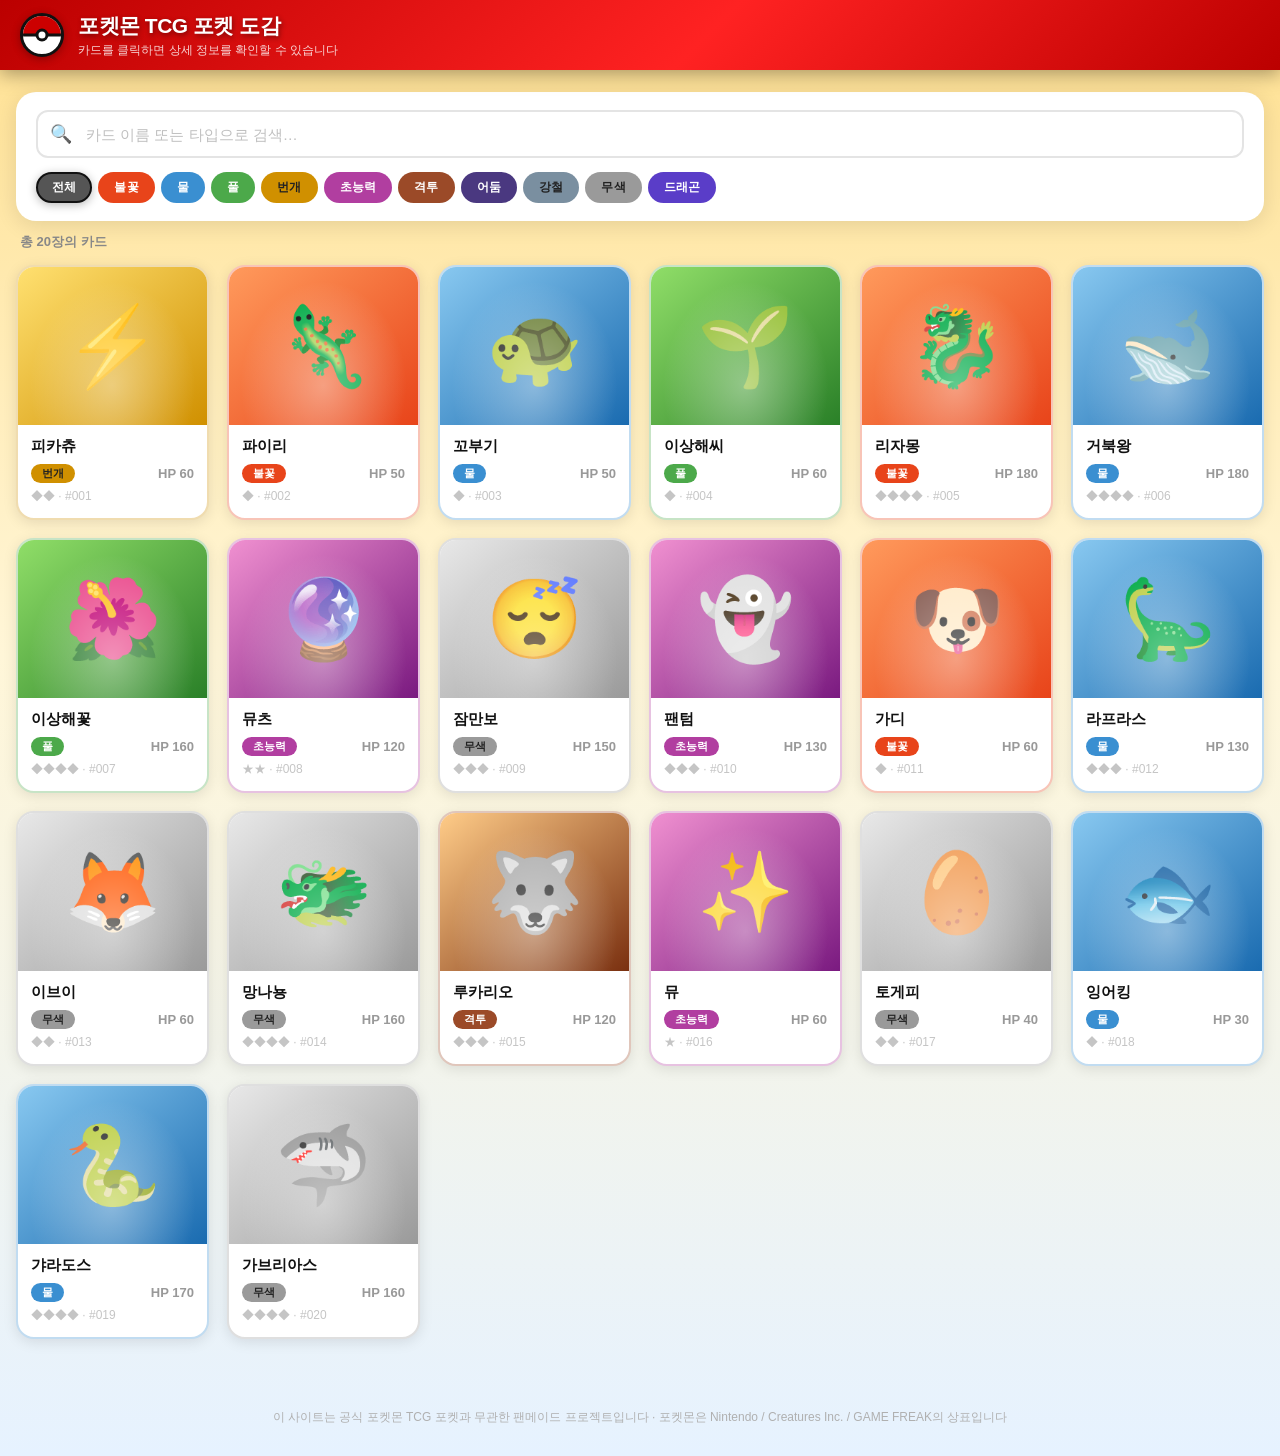
==== index.html @ 75177b69 "chore: Initial MVP setup - Add index.html: Pokemon TCG Pocket card encyclopedia (20 sample cards) - " ====
<!DOCTYPE html>
<html lang="ko">
<head>
  <meta charset="UTF-8">
  <meta name="viewport" content="width=device-width, initial-scale=1.0">
  <title>포켓몬 TCG 포켓 도감</title>
  <style>
    /* ── Reset & Base ───────────────────────────────────────────── */
    *, *::before, *::after { margin: 0; padding: 0; box-sizing: border-box; }

    :root {
      --fire:    #E8441A;
      --water:   #3A8FD1;
      --grass:   #4CA94A;
      --light:   #D09000;
      --psychic: #B13EA0;
      --fight:   #9B4A28;
      --dark:    #4A3880;
      --metal:   #7A8FA0;
      --none:    #9A9A9A;
      --dragon:  #5A3DC8;
    }

    body {
      font-family: 'Malgun Gothic', '맑은 고딕', 'Apple SD Gothic Neo', sans-serif;
      background: linear-gradient(180deg, #FFE090 0%, #FFF6D8 45%, #E6F2FF 100%);
      min-height: 100vh;
      color: #111;
    }

    /* ── Header ─────────────────────────────────────────────────── */
    header {
      background: linear-gradient(135deg, #BB0000 0%, #FF2222 55%, #BB0000 100%);
      height: 70px;
      display: flex;
      align-items: center;
      padding: 0 20px;
      box-shadow: 0 4px 18px rgba(0,0,0,0.35);
      position: sticky;
      top: 0;
      z-index: 100;
    }

    .header-inner {
      max-width: 1280px;
      width: 100%;
      margin: 0 auto;
      display: flex;
      align-items: center;
      gap: 14px;
    }

    /* Pokéball SVG icon */
    .pokeball {
      width: 44px; height: 44px;
      border-radius: 50%;
      border: 3px solid #111;
      background: white;
      position: relative;
      overflow: hidden;
      flex-shrink: 0;
      box-shadow: 0 2px 8px rgba(0,0,0,0.3);
    }
    .pb-top    { position:absolute; inset:0 0 50% 0; background:#CC0000; }
    .pb-line   { position:absolute; top:50%; left:0; right:0; height:3px; background:#111; transform:translateY(-50%); }
    .pb-center {
      position:absolute; top:50%; left:50%;
      width:13px; height:13px;
      background:white; border:3px solid #111; border-radius:50%;
      transform:translate(-50%,-50%);
    }

    .header-text h1 {
      color: white;
      font-size: 21px;
      font-weight: 900;
      text-shadow: 1px 2px 5px rgba(0,0,0,0.45);
      letter-spacing: -0.5px;
    }
    .header-text p {
      color: rgba(255,255,255,0.82);
      font-size: 12px;
      margin-top: 2px;
    }

    /* ── Search Section ─────────────────────────────────────────── */
    .search-wrap {
      max-width: 1280px;
      margin: 22px auto 0;
      padding: 0 16px;
    }

    .search-card {
      background: white;
      border-radius: 20px;
      padding: 18px 20px;
      box-shadow: 0 4px 22px rgba(0,0,0,0.11);
    }

    .search-row {
      position: relative;
      margin-bottom: 14px;
    }

    #searchInput {
      width: 100%;
      height: 48px;
      padding: 0 16px 0 48px;
      border: 2px solid #E4E4E4;
      border-radius: 12px;
      font-size: 15px;
      font-family: inherit;
      outline: none;
      color: #222;
      transition: border-color 0.2s;
    }
    #searchInput:focus { border-color: #CC0000; }
    #searchInput::placeholder { color: #C0C0C0; }

    .search-icon {
      position: absolute;
      left: 14px; top: 50%;
      transform: translateY(-50%);
      font-size: 18px;
      pointer-events: none;
    }

    .type-row { display: flex; flex-wrap: wrap; gap: 6px; }

    .type-btn {
      padding: 5px 14px;
      border-radius: 20px;
      border: 2.5px solid transparent;
      cursor: pointer;
      font-size: 12px;
      font-weight: 800;
      font-family: inherit;
      background: #555;
      color: white;
      transition: transform 0.18s, filter 0.18s, border-color 0.18s, box-shadow 0.18s;
      letter-spacing: 0.2px;
    }
    .type-btn:hover { transform: translateY(-2px); filter: brightness(1.12); }
    .type-btn.active { border-color: #111; box-shadow: 0 2px 10px rgba(0,0,0,0.28); }

    /* ── Stats Bar ──────────────────────────────────────────────── */
    .stats-bar {
      max-width: 1280px;
      margin: 12px auto 0;
      padding: 0 20px;
      font-size: 13px;
      font-weight: 700;
      color: #888;
    }

    /* ── Card Grid ──────────────────────────────────────────────── */
    .card-grid {
      max-width: 1280px;
      margin: 14px auto 0;
      padding: 0 16px 50px;
      display: grid;
      grid-template-columns: repeat(auto-fill, minmax(172px, 1fr));
      gap: 18px;
    }

    .card {
      background: white;
      border-radius: 18px;
      overflow: hidden;
      cursor: pointer;
      box-shadow: 0 3px 14px rgba(0,0,0,0.10);
      border: 2.5px solid transparent;
      transition: transform 0.22s, box-shadow 0.22s;
      user-select: none;
    }
    .card:hover {
      transform: translateY(-9px) scale(1.025);
      box-shadow: 0 18px 40px rgba(0,0,0,0.22);
    }

    .card-art {
      height: 158px;
      display: flex;
      align-items: center;
      justify-content: center;
      font-size: 78px;
      position: relative;
    }
    .card-art::after {
      content: '';
      position: absolute; inset: 0;
      background: radial-gradient(ellipse at 50% 75%, rgba(255,255,255,0.38) 0%, transparent 62%);
    }

    .card-body { padding: 12px 13px 13px; }

    .card-name {
      font-size: 15px;
      font-weight: 900;
      color: #111;
      margin-bottom: 8px;
      white-space: nowrap;
      overflow: hidden;
      text-overflow: ellipsis;
    }

    .card-row {
      display: flex;
      justify-content: space-between;
      align-items: center;
      margin-bottom: 5px;
    }

    .badge {
      font-size: 11px;
      font-weight: 800;
      padding: 2px 11px;
      border-radius: 10px;
      color: white;
    }
    .badge.dark-label { color: #222 !important; }

    .hp-text { font-size: 13px; font-weight: 800; color: #999; }

    .card-rarity { font-size: 12px; color: #C5C5C5; }

    /* ── Empty State ────────────────────────────────────────────── */
    .empty {
      grid-column: 1 / -1;
      text-align: center;
      padding: 90px 20px;
      color: #BBBBBB;
    }
    .empty-icon { font-size: 72px; display: block; margin-bottom: 16px; }
    .empty p { font-size: 18px; font-weight: 700; }

    /* ── Modal ──────────────────────────────────────────────────── */
    .overlay {
      position: fixed; inset: 0;
      background: rgba(0,0,0,0.70);
      z-index: 1000;
      display: flex;
      align-items: center;
      justify-content: center;
      padding: 16px;
      backdrop-filter: blur(7px);
      opacity: 0;
      pointer-events: none;
      transition: opacity 0.24s;
    }
    .overlay.open { opacity: 1; pointer-events: all; }

    .modal {
      background: white;
      border-radius: 28px;
      max-width: 475px;
      width: 100%;
      max-height: 90vh;
      overflow-y: auto;
      box-shadow: 0 30px 80px rgba(0,0,0,0.5);
      transform: scale(0.82) translateY(28px);
      transition: transform 0.3s cubic-bezier(0.34, 1.56, 0.64, 1);
    }
    .overlay.open .modal { transform: scale(1) translateY(0); }

    .modal-art {
      height: 230px;
      border-radius: 28px 28px 0 0;
      display: flex;
      align-items: center;
      justify-content: center;
      font-size: 110px;
      position: relative;
    }
    .modal-art::after {
      content: '';
      position: absolute; inset: 0;
      background: radial-gradient(ellipse at 50% 75%, rgba(255,255,255,0.42) 0%, transparent 65%);
      border-radius: 28px 28px 0 0;
    }

    .modal-close {
      position: absolute;
      top: 14px; right: 14px;
      width: 34px; height: 34px;
      background: rgba(255,255,255,0.93);
      border: none;
      border-radius: 50%;
      cursor: pointer;
      font-size: 15px;
      display: flex;
      align-items: center;
      justify-content: center;
      z-index: 10;
      transition: transform 0.18s, background 0.18s;
      box-shadow: 0 2px 8px rgba(0,0,0,0.22);
    }
    .modal-close:hover { transform: scale(1.12); background: white; }

    .modal-body { padding: 22px 22px 24px; }

    .modal-top {
      display: flex;
      justify-content: space-between;
      align-items: flex-start;
      margin-bottom: 12px;
    }
    .modal-name { font-size: 28px; font-weight: 900; color: #111; line-height: 1.1; }
    .modal-hp { font-size: 26px; font-weight: 900; color: #CC0000; white-space: nowrap; }
    .modal-hp small { font-size: 12px; color: #AAA; font-weight: 700; }

    .badges-row { display: flex; gap: 8px; flex-wrap: wrap; margin-bottom: 15px; }

    .stage-badge {
      background: #F2F2F2;
      color: #666;
      font-size: 12px;
      font-weight: 700;
      padding: 3px 11px;
      border-radius: 10px;
      border: 1px solid #E2E2E2;
    }

    .desc-box {
      background: #F8F8F8;
      border-radius: 12px;
      padding: 12px 14px;
      margin-bottom: 18px;
      font-size: 13px;
      color: #666;
      line-height: 1.68;
    }

    .section-label {
      font-size: 10px;
      font-weight: 900;
      color: #C8C8C8;
      letter-spacing: 1.2px;
      text-transform: uppercase;
      margin-bottom: 8px;
    }

    .attacks { display: flex; flex-direction: column; gap: 10px; margin-bottom: 18px; }

    .attack {
      background: #F6F6F6;
      border-radius: 14px;
      padding: 13px 14px;
    }
    .attack-top {
      display: flex;
      justify-content: space-between;
      align-items: center;
      margin-bottom: 6px;
    }
    .attack-name { font-size: 15px; font-weight: 900; color: #111; }
    .attack-dmg  { font-size: 22px; font-weight: 900; color: #CC0000; }

    .attack-cost { display: flex; gap: 4px; margin-bottom: 5px; flex-wrap: wrap; }

    .energy {
      width: 24px; height: 24px;
      border-radius: 50%;
      display: inline-flex;
      align-items: center;
      justify-content: center;
      font-size: 10px;
      font-weight: 900;
      color: white;
      border: 1.5px solid rgba(0,0,0,0.14);
      flex-shrink: 0;
    }
    .energy.dk { color: #222; }

    .attack-desc { font-size: 12px; color: #888; line-height: 1.55; }

    .stats-grid {
      display: grid;
      grid-template-columns: 1fr 1fr;
      gap: 10px;
      margin-bottom: 16px;
    }
    .stat-box { background: #F6F6F6; border-radius: 12px; padding: 12px 14px; }
    .stat-label { font-size: 11px; color: #C0C0C0; font-weight: 700; margin-bottom: 5px; }
    .stat-val   { font-size: 15px; font-weight: 900; color: #333; }

    .modal-footer {
      border-top: 1px solid #F0F0F0;
      padding-top: 12px;
      display: flex;
      justify-content: space-between;
      font-size: 12px;
      color: #D0D0D0;
      font-weight: 600;
    }

    /* ── Footer ─────────────────────────────────────────────────── */
    .site-footer {
      text-align: center;
      padding: 20px 16px 30px;
      font-size: 12px;
      color: #B0B0B0;
    }

    /* ── Scrollbar ──────────────────────────────────────────────── */
    .modal::-webkit-scrollbar { width: 4px; }
    .modal::-webkit-scrollbar-track { background: transparent; }
    .modal::-webkit-scrollbar-thumb { background: #DDD; border-radius: 4px; }

    /* ── Responsive ─────────────────────────────────────────────── */
    @media (max-width: 600px) {
      .header-text h1 { font-size: 17px; }
      .header-text p  { display: none; }
      .card-grid { grid-template-columns: repeat(auto-fill, minmax(148px, 1fr)); gap: 12px; }
      .card-art  { height: 128px; font-size: 60px; }
    }
  </style>
</head>
<body>

<!-- ── Header ─────────────────────────────────────────────────────── -->
<header>
  <div class="header-inner">
    <div class="pokeball">
      <div class="pb-top"></div>
      <div class="pb-line"></div>
      <div class="pb-center"></div>
    </div>
    <div class="header-text">
      <h1>포켓몬 TCG 포켓 도감</h1>
      <p>카드를 클릭하면 상세 정보를 확인할 수 있습니다</p>
    </div>
  </div>
</header>

<!-- ── Search ─────────────────────────────────────────────────────── -->
<div class="search-wrap">
  <div class="search-card">
    <div class="search-row">
      <span class="search-icon">🔍</span>
      <input id="searchInput" type="text" placeholder="카드 이름 또는 타입으로 검색…">
    </div>
    <div class="type-row" id="typeRow"></div>
  </div>
</div>

<!-- ── Stats Bar ──────────────────────────────────────────────────── -->
<div class="stats-bar" id="statsBar"></div>

<!-- ── Card Grid ─────────────────────────────────────────────────── -->
<div class="card-grid" id="cardGrid"></div>

<!-- ── Modal ─────────────────────────────────────────────────────── -->
<div class="overlay" id="overlay">
  <div class="modal" id="modal"></div>
</div>

<!-- ── Footer ────────────────────────────────────────────────────── -->
<footer class="site-footer">
  이 사이트는 공식 포켓몬 TCG 포켓과 무관한 팬메이드 프로젝트입니다 ·
  포켓몬은 Nintendo / Creatures Inc. / GAME FREAK의 상표입니다
</footer>

<script>
// ═══════════════════════════════════════════════════════════════
//  TYPE CONFIG
// ═══════════════════════════════════════════════════════════════
const TYPE_COLOR = {
  '불꽃':   '#E8441A',
  '물':     '#3A8FD1',
  '풀':     '#4CA94A',
  '번개':   '#D09000',
  '초능력': '#B13EA0',
  '격투':   '#9B4A28',
  '어둠':   '#4A3880',
  '강철':   '#7A8FA0',
  '무색':   '#9A9A9A',
  '드래곤': '#5A3DC8',
};

const TYPE_GRADIENT = {
  '불꽃':   'linear-gradient(140deg,#FF9A5C,#E8441A)',
  '물':     'linear-gradient(140deg,#88C8F0,#1A6BB0)',
  '풀':     'linear-gradient(140deg,#90DE68,#2A8028)',
  '번개':   'linear-gradient(140deg,#FFE070,#D09000)',
  '초능력': 'linear-gradient(140deg,#F090D0,#7A1A80)',
  '격투':   'linear-gradient(140deg,#FFCC88,#7A3010)',
  '어둠':   'linear-gradient(140deg,#9080C0,#200D50)',
  '강철':   'linear-gradient(140deg,#D0DCE8,#4A6070)',
  '무색':   'linear-gradient(140deg,#E8E8E8,#9A9A9A)',
  '드래곤': 'linear-gradient(140deg,#9080F8,#201088)',
};

// types whose badge text should be dark
const DARK_TEXT = new Set(['번개', '무색', '강철']);

const ENERGY_ABBR = {
  '불꽃':'불', '물':'물', '풀':'풀', '번개':'번',
  '초능력':'초', '격투':'격', '어둠':'어',
  '강철':'강', '무색':'무', '드래곤':'드',
};

// ═══════════════════════════════════════════════════════════════
//  CARD DATA  (20장)
// ═══════════════════════════════════════════════════════════════
const CARDS = [
  {
    id:1, name:'피카츄', type:'번개', hp:60, stage:'기본', emoji:'⚡',
    rarity:'◆◆', number:'001',
    attacks:[
      { name:'전기 충격',  cost:['번개'],                damage:20, desc:'' },
      { name:'천둥볼트',   cost:['번개','번개','무색'],   damage:90, desc:'이 포켓몬도 30 피해를 입는다.' },
    ],
    weakness:'격투', retreat:1,
    desc:'볼에 있는 전기 주머니에서 전기를 내보낸다. 전기가 부족하면 꼬리가 축 처진다.',
  },
  {
    id:2, name:'파이리', type:'불꽃', hp:50, stage:'기본', emoji:'🦎',
    rarity:'◆', number:'002',
    attacks:[
      { name:'할퀴기',    cost:['무색'],         damage:10, desc:'' },
      { name:'화염방사',  cost:['불꽃','불꽃'],   damage:50, desc:'' },
    ],
    weakness:'물', retreat:1,
    desc:'꼬리 끝의 불꽃이 건강의 척도다. 불꽃이 꺼지면 생명도 함께 꺼진다.',
  },
  {
    id:3, name:'꼬부기', type:'물', hp:50, stage:'기본', emoji:'🐢',
    rarity:'◆', number:'003',
    attacks:[
      { name:'물 총',     cost:['물'],         damage:20, desc:'' },
      { name:'거품 광선', cost:['물','물'],     damage:40, desc:'동전을 던져 앞면이 나오면 상대방 포켓몬을 마비시킨다.' },
    ],
    weakness:'번개', retreat:1,
    desc:'태어난 직후에는 등껍질이 부드럽지만 곧 딱딱하게 굳는다.',
  },
  {
    id:4, name:'이상해씨', type:'풀', hp:60, stage:'기본', emoji:'🌱',
    rarity:'◆', number:'004',
    attacks:[
      { name:'넝쿨채찍', cost:['풀'],           damage:20, desc:'' },
      { name:'씨뿌리기', cost:['풀','무색'],     damage:40, desc:'다음 턴에 이 포켓몬에게 20 피해를 치료한다.' },
    ],
    weakness:'불꽃', retreat:1,
    desc:'등에 씨앗을 짊어지고 태어난다. 햇빛을 받으면 씨앗에서 이상한 향기가 난다.',
  },
  {
    id:5, name:'리자몽', type:'불꽃', hp:180, stage:'2진화', emoji:'🐉',
    rarity:'◆◆◆◆', number:'005',
    attacks:[
      { name:'화염 발톱', cost:['불꽃','무색'],           damage:60,  desc:'' },
      { name:'폭풍화염',  cost:['불꽃','불꽃','불꽃'],     damage:200, desc:'이 포켓몬도 50 피해를 입는다.' },
    ],
    weakness:'물', retreat:3,
    desc:'매우 강한 상대에게만 불꽃을 내뿜는다. 약한 상대에게는 싸움을 걸지 않는다.',
  },
  {
    id:6, name:'거북왕', type:'물', hp:180, stage:'2진화', emoji:'🐋',
    rarity:'◆◆◆◆', number:'006',
    attacks:[
      { name:'파도타기',     cost:['물','물'],         damage:60,  desc:'' },
      { name:'하이드로 펌프', cost:['물','물','물'],    damage:120, desc:'' },
    ],
    weakness:'번개', retreat:3,
    desc:'등껍질에 달린 고압 물 대포로 100미터 앞의 목표물도 정확하게 맞힐 수 있다.',
  },
  {
    id:7, name:'이상해꽃', type:'풀', hp:160, stage:'2진화', emoji:'🌺',
    rarity:'◆◆◆◆', number:'007',
    attacks:[
      { name:'태양의 꽃', cost:['풀','풀'],           damage:60,  desc:'다음 턴에 이 포켓몬에게 30 피해를 치료한다.' },
      { name:'꽃잎댄스',  cost:['풀','풀','풀'],       damage:120, desc:'' },
    ],
    weakness:'불꽃', retreat:3,
    desc:'만개한 꽃에서 나오는 향기는 주위를 차분하게 만들고 싸움을 멈추게 한다.',
  },
  {
    id:8, name:'뮤츠', type:'초능력', hp:120, stage:'기본', emoji:'🔮',
    rarity:'★★', number:'008',
    attacks:[
      { name:'염동력',      cost:['초능력','무색'],               damage:50,  desc:'' },
      { name:'사이코브레이크', cost:['초능력','초능력','초능력'],    damage:150, desc:'' },
    ],
    weakness:'어둠', retreat:2,
    desc:'과학 실험으로 탄생한 포켓몬. 세계에서 가장 강한 초능력을 가지고 있다.',
  },
  {
    id:9, name:'잠만보', type:'무색', hp:150, stage:'기본', emoji:'😴',
    rarity:'◆◆◆', number:'009',
    attacks:[
      { name:'하품',         cost:['무색'],                 damage:0,   desc:'상대방 포켓몬을 잠들게 한다.' },
      { name:'버디버디 펀치', cost:['무색','무색','무색'],    damage:100, desc:'' },
    ],
    weakness:'격투', retreat:4,
    desc:'하루에 18시간 이상 잔다. 식욕이 엄청나서 깨어있을 때는 먹기만 한다.',
  },
  {
    id:10, name:'팬텀', type:'초능력', hp:130, stage:'2진화', emoji:'👻',
    rarity:'◆◆◆', number:'010',
    attacks:[
      { name:'저주',   cost:['초능력'],               damage:0,  desc:'상대방 포켓몬은 매 턴 시작 시 30 피해를 입는다.' },
      { name:'섀도볼', cost:['초능력','초능력'],        damage:90, desc:'' },
    ],
    weakness:'어둠', retreat:1,
    desc:'어두운 밤에 혀로 핥으면 온몸에 한기가 돌고 넋이 빠져 멍하게 된다.',
  },
  {
    id:11, name:'가디', type:'불꽃', hp:60, stage:'기본', emoji:'🐶',
    rarity:'◆', number:'011',
    attacks:[
      { name:'물기',      cost:['무색'],          damage:20, desc:'' },
      { name:'불꽃 이빨', cost:['불꽃','무색'],    damage:40, desc:'동전을 던져 앞면이 나오면 상대방 포켓몬에게 화상을 입힌다.' },
    ],
    weakness:'물', retreat:1,
    desc:'매우 충성스러운 포켓몬. 주인에게 위험이 닥치면 불꽃으로 온몸을 감싸 지켜낸다.',
  },
  {
    id:12, name:'라프라스', type:'물', hp:130, stage:'기본', emoji:'🦕',
    rarity:'◆◆◆', number:'012',
    attacks:[
      { name:'노래',   cost:['무색'],             damage:0,  desc:'상대방 포켓몬을 잠들게 한다.' },
      { name:'눈보라', cost:['물','물','무색'],    damage:80, desc:'' },
    ],
    weakness:'번개', retreat:3,
    desc:'사람이나 포켓몬을 등에 태우고 바다를 건너간다. 노래 부르기를 좋아한다.',
  },
  {
    id:13, name:'이브이', type:'무색', hp:60, stage:'기본', emoji:'🦊',
    rarity:'◆◆', number:'013',
    attacks:[
      { name:'돌진',    cost:['무색'],           damage:20, desc:'' },
      { name:'꼬리치기', cost:['무색','무색'],    damage:30, desc:'상대방 포켓몬의 다음 공격 피해를 20 줄인다.' },
    ],
    weakness:'격투', retreat:1,
    desc:'유전자가 불규칙하게 배열되어 있어 어떤 환경에도 적응할 수 있는 특이한 포켓몬이다.',
  },
  {
    id:14, name:'망나뇽', type:'무색', hp:160, stage:'2진화', emoji:'🐲',
    rarity:'◆◆◆◆', number:'014',
    attacks:[
      { name:'드래곤 테일', cost:['무색','무색'],                  damage:60,  desc:'' },
      { name:'하이퍼빔',   cost:['무색','무색','무색','무색'],      damage:150, desc:'다음 턴에 이 포켓몬은 공격할 수 없다.' },
    ],
    weakness:'격투', retreat:3,
    desc:'24시간 안에 세계 일주를 할 수 있다. 폭풍 같은 속도로 날아다닌다.',
  },
  {
    id:15, name:'루카리오', type:'격투', hp:120, stage:'1진화', emoji:'🐺',
    rarity:'◆◆◆', number:'015',
    attacks:[
      { name:'파동권', cost:['격투','무색'],          damage:60,  desc:'' },
      { name:'파동탄', cost:['격투','격투','무색'],    damage:120, desc:'' },
    ],
    weakness:'초능력', retreat:1,
    desc:'파동을 느끼는 능력이 뛰어나 상대방의 움직임을 미리 읽어낼 수 있다.',
  },
  {
    id:16, name:'뮤', type:'초능력', hp:60, stage:'기본', emoji:'✨',
    rarity:'★', number:'016',
    attacks:[
      { name:'고양이 손', cost:['무색'],              damage:10, desc:'' },
      { name:'사이킥',   cost:['초능력','초능력'],     damage:60, desc:'상대방에게 붙은 에너지 수만큼 20 피해를 추가한다.' },
    ],
    weakness:'어둠', retreat:1,
    desc:'전 세계의 포켓몬 유전자를 가지고 있다고 한다. 모든 기술을 사용할 수 있다.',
  },
  {
    id:17, name:'토게피', type:'무색', hp:40, stage:'기본', emoji:'🥚',
    rarity:'◆◆', number:'017',
    attacks:[
      { name:'메트로놈', cost:['무색'], damage:0, desc:'상대방 포켓몬의 기술 중 하나를 무작위로 사용한다.' },
    ],
    weakness:'격투', retreat:1,
    desc:'껍데기 속에 행복 에너지를 가득 채우고 조금씩 방출한다.',
  },
  {
    id:18, name:'잉어킹', type:'물', hp:30, stage:'기본', emoji:'🐟',
    rarity:'◆', number:'018',
    attacks:[
      { name:'물 튀기기', cost:['물'], damage:10, desc:'' },
    ],
    weakness:'번개', retreat:1,
    desc:'세상에서 가장 약한 포켓몬이라고 알려져 있다. 하지만 진화하면 이야기가 달라진다.',
  },
  {
    id:19, name:'갸라도스', type:'물', hp:170, stage:'1진화', emoji:'🐍',
    rarity:'◆◆◆◆', number:'019',
    attacks:[
      { name:'으르렁',       cost:['물','무색'],          damage:50,  desc:'' },
      { name:'하이드로 펌프', cost:['물','물','물'],        damage:130, desc:'' },
    ],
    weakness:'번개', retreat:3,
    desc:'한번 화가 나면 가라앉을 줄 모른다. 마을 하나를 순식간에 불바다로 만들어 버린다.',
  },
  {
    id:20, name:'가브리아스', type:'무색', hp:160, stage:'2진화', emoji:'🦈',
    rarity:'◆◆◆◆', number:'020',
    attacks:[
      { name:'드래곤 크루', cost:['무색','무색'],           damage:50,  desc:'' },
      { name:'드래곤 러시', cost:['무색','무색','무색'],     damage:130, desc:'' },
    ],
    weakness:'격투', retreat:2,
    desc:'비행 속도가 음속을 초월한다. 사냥할 때는 날개를 접고 먹이에게 돌진한다.',
  },
];

// ═══════════════════════════════════════════════════════════════
//  STATE
// ═══════════════════════════════════════════════════════════════
const ALL_TYPES = ['전체', ...Object.keys(TYPE_COLOR)];
let activeType = '전체';
let query = '';

// ═══════════════════════════════════════════════════════════════
//  HELPERS
// ═══════════════════════════════════════════════════════════════
function badgeHTML(type, extra = '') {
  const dk = DARK_TEXT.has(type) ? 'dark-label' : '';
  return `<span class="badge ${dk}" style="background:${TYPE_COLOR[type]}"${extra ? ' '+extra : ''}>${type}</span>`;
}

function energyHTML(type) {
  const dk = DARK_TEXT.has(type) ? 'dk' : '';
  return `<span class="energy ${dk}" style="background:${TYPE_COLOR[type] || '#888'}">${ENERGY_ABBR[type] || '?'}</span>`;
}

function retreatDots(n) {
  return n === 0 ? '없음' : '○'.repeat(n);
}

// ═══════════════════════════════════════════════════════════════
//  FILTER
// ═══════════════════════════════════════════════════════════════
function getFiltered() {
  const q = query.trim().toLowerCase();
  return CARDS.filter(c => {
    const typeOk   = activeType === '전체' || c.type === activeType;
    const searchOk = !q || c.name.includes(q) || c.type.includes(q);
    return typeOk && searchOk;
  });
}

// ═══════════════════════════════════════════════════════════════
//  RENDER — TYPE ROW
// ═══════════════════════════════════════════════════════════════
function renderTypeRow() {
  document.getElementById('typeRow').innerHTML = ALL_TYPES.map(t => {
    const active = t === activeType ? 'active' : '';
    if (t === '전체') {
      return `<button class="type-btn ${active}" data-type="${t}">${t}</button>`;
    }
    const textColor = DARK_TEXT.has(t) ? '#222' : 'white';
    return `<button class="type-btn ${active}" data-type="${t}"
      style="background:${TYPE_COLOR[t]};color:${textColor}">${t}</button>`;
  }).join('');
}

// ═══════════════════════════════════════════════════════════════
//  RENDER — CARD GRID
// ═══════════════════════════════════════════════════════════════
function renderCards() {
  const filtered = getFiltered();
  document.getElementById('statsBar').textContent = `총 ${filtered.length}장의 카드`;

  const grid = document.getElementById('cardGrid');

  if (!filtered.length) {
    grid.innerHTML = `
      <div class="empty">
        <span class="empty-icon">😢</span>
        <p>검색 결과가 없습니다</p>
      </div>`;
    return;
  }

  grid.innerHTML = filtered.map(c => `
    <div class="card" data-id="${c.id}"
         style="border-color:${TYPE_COLOR[c.type]}50">
      <div class="card-art" style="background:${TYPE_GRADIENT[c.type]}">${c.emoji}</div>
      <div class="card-body">
        <div class="card-name">${c.name}</div>
        <div class="card-row">
          ${badgeHTML(c.type)}
          <span class="hp-text">HP ${c.hp}</span>
        </div>
        <div class="card-rarity">${c.rarity} · #${c.number}</div>
      </div>
    </div>`).join('');
}

// ═══════════════════════════════════════════════════════════════
//  MODAL
// ═══════════════════════════════════════════════════════════════
function openModal(id) {
  const c = CARDS.find(x => x.id === id);
  if (!c) return;

  document.getElementById('modal').innerHTML = `
    <div style="position:relative">
      <button class="modal-close" id="closeBtn">✕</button>
      <div class="modal-art" style="background:${TYPE_GRADIENT[c.type]}">${c.emoji}</div>
    </div>
    <div class="modal-body">
      <div class="modal-top">
        <div class="modal-name">${c.name}</div>
        <div class="modal-hp">${c.hp} <small>HP</small></div>
      </div>
      <div class="badges-row">
        ${badgeHTML(c.type)}
        <span class="stage-badge">${c.stage}</span>
      </div>
      <div class="desc-box">${c.desc}</div>

      <div class="section-label">기술</div>
      <div class="attacks">
        ${c.attacks.map(a => `
          <div class="attack">
            <div class="attack-top">
              <span class="attack-name">${a.name}</span>
              <span class="attack-dmg">${a.damage || '—'}</span>
            </div>
            <div class="attack-cost">${a.cost.map(energyHTML).join('')}</div>
            ${a.desc ? `<div class="attack-desc">${a.desc}</div>` : ''}
          </div>`).join('')}
      </div>

      <div class="stats-grid">
        <div class="stat-box">
          <div class="stat-label">약점</div>
          <div class="stat-val" style="color:${TYPE_COLOR[c.weakness] || '#888'}">${c.weakness} ×2</div>
        </div>
        <div class="stat-box">
          <div class="stat-label">후퇴 비용</div>
          <div class="stat-val">${retreatDots(c.retreat)}</div>
        </div>
      </div>

      <div class="modal-footer">
        <span>${c.rarity}</span>
        <span>#${c.number}</span>
      </div>
    </div>`;

  document.getElementById('overlay').classList.add('open');
  document.getElementById('closeBtn').addEventListener('click', closeModal);
}

function closeModal() {
  document.getElementById('overlay').classList.remove('open');
}

// ═══════════════════════════════════════════════════════════════
//  EVENT LISTENERS
// ═══════════════════════════════════════════════════════════════
document.getElementById('searchInput').addEventListener('input', e => {
  query = e.target.value;
  renderCards();
});

document.getElementById('typeRow').addEventListener('click', e => {
  const btn = e.target.closest('.type-btn');
  if (!btn) return;
  activeType = btn.dataset.type;
  renderTypeRow();
  renderCards();
});

document.getElementById('cardGrid').addEventListener('click', e => {
  const card = e.target.closest('.card');
  if (!card) return;
  openModal(Number(card.dataset.id));
});

document.getElementById('overlay').addEventListener('click', e => {
  if (e.target === document.getElementById('overlay')) closeModal();
});

document.addEventListener('keydown', e => {
  if (e.key === 'Escape') closeModal();
});

// ═══════════════════════════════════════════════════════════════
//  INIT
// ═══════════════════════════════════════════════════════════════
renderTypeRow();
renderCards();
</script>
</body>
</html>
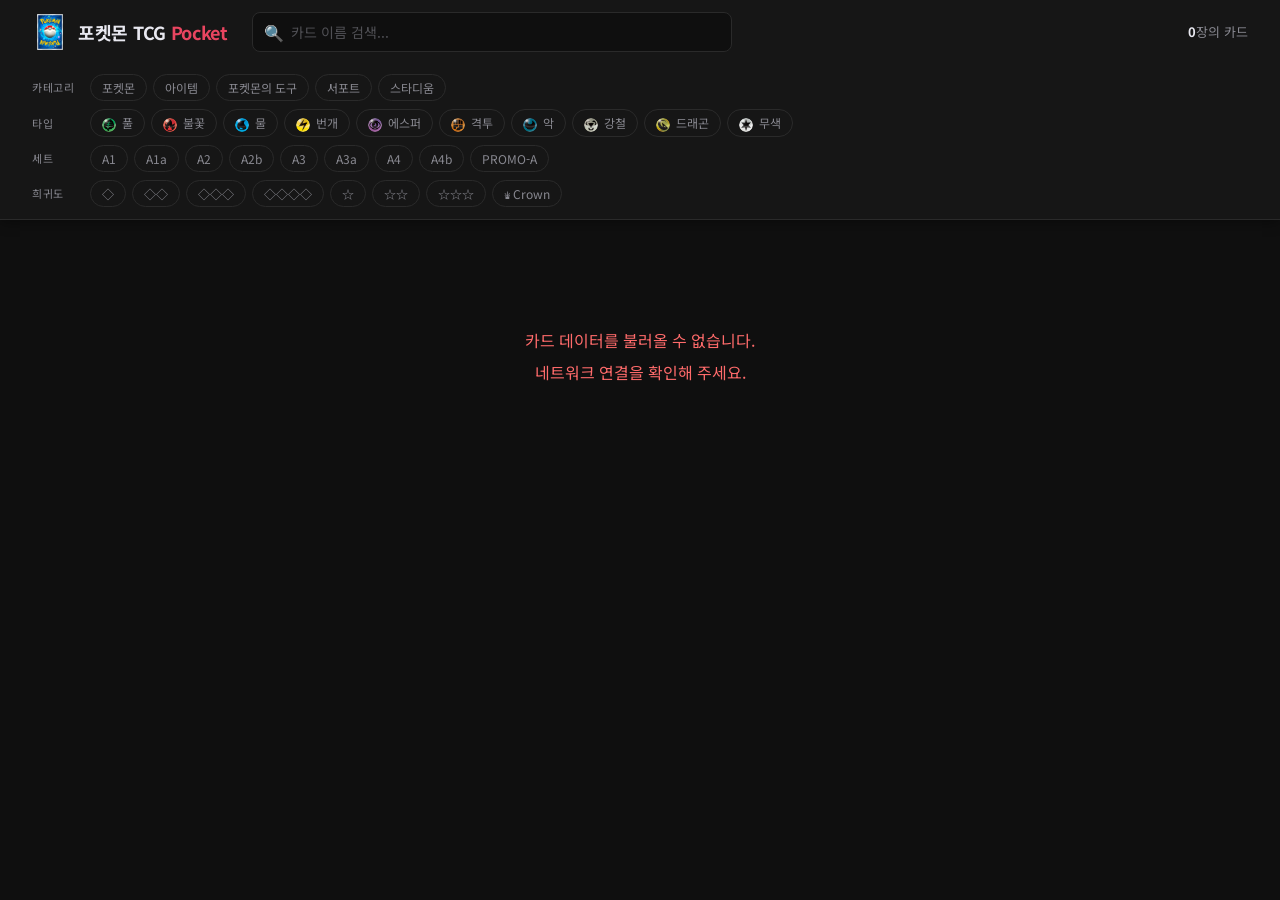
==== commit 6819601b: "feat: Rebuild card browser with modular JS architecture - Refactor monolithic index.html into separa" ====
--- a/index.html
+++ b/index.html
@@ -1,889 +1,146 @@
 <!DOCTYPE html>
 <html lang="ko">
 <head>
-  <meta charset="UTF-8">
-  <meta name="viewport" content="width=device-width, initial-scale=1.0">
-  <title>포켓몬 TCG 포켓 도감</title>
-  <style>
-    /* ── Reset & Base ───────────────────────────────────────────── */
-    *, *::before, *::after { margin: 0; padding: 0; box-sizing: border-box; }
+  <meta charset="UTF-8" />
+  <meta name="viewport" content="width=device-width, initial-scale=1.0" />
+  <meta name="description" content="포켓몬 TCG Pocket 카드 도감 — 카드 검색, 필터, 출현율 확인" />
+  <title>포켓몬 TCG Pocket 도감</title>
 
-    :root {
-      --fire:    #E8441A;
-      --water:   #3A8FD1;
-      --grass:   #4CA94A;
-      --light:   #D09000;
-      --psychic: #B13EA0;
-      --fight:   #9B4A28;
-      --dark:    #4A3880;
-      --metal:   #7A8FA0;
-      --none:    #9A9A9A;
-      --dragon:  #5A3DC8;
-    }
+  <!-- Google Fonts -->
+  <link rel="preconnect" href="https://fonts.googleapis.com" />
+  <link rel="preconnect" href="https://fonts.gstatic.com" crossorigin />
+  <link
+    href="https://fonts.googleapis.com/css2?family=Noto+Sans+KR:wght@400;600;700;900&display=swap"
+    rel="stylesheet"
+  />
 
-    body {
-      font-family: 'Malgun Gothic', '맑은 고딕', 'Apple SD Gothic Neo', sans-serif;
-      background: linear-gradient(180deg, #FFE090 0%, #FFF6D8 45%, #E6F2FF 100%);
-      min-height: 100vh;
-      color: #111;
-    }
-
-    /* ── Header ─────────────────────────────────────────────────── */
-    header {
-      background: linear-gradient(135deg, #BB0000 0%, #FF2222 55%, #BB0000 100%);
-      height: 70px;
-      display: flex;
-      align-items: center;
-      padding: 0 20px;
-      box-shadow: 0 4px 18px rgba(0,0,0,0.35);
-      position: sticky;
-      top: 0;
-      z-index: 100;
-    }
-
-    .header-inner {
-      max-width: 1280px;
-      width: 100%;
-      margin: 0 auto;
-      display: flex;
-      align-items: center;
-      gap: 14px;
-    }
-
-    /* Pokéball SVG icon */
-    .pokeball {
-      width: 44px; height: 44px;
-      border-radius: 50%;
-      border: 3px solid #111;
-      background: white;
-      position: relative;
-      overflow: hidden;
-      flex-shrink: 0;
-      box-shadow: 0 2px 8px rgba(0,0,0,0.3);
-    }
-    .pb-top    { position:absolute; inset:0 0 50% 0; background:#CC0000; }
-    .pb-line   { position:absolute; top:50%; left:0; right:0; height:3px; background:#111; transform:translateY(-50%); }
-    .pb-center {
-      position:absolute; top:50%; left:50%;
-      width:13px; height:13px;
-      background:white; border:3px solid #111; border-radius:50%;
-      transform:translate(-50%,-50%);
-    }
-
-    .header-text h1 {
-      color: white;
-      font-size: 21px;
-      font-weight: 900;
-      text-shadow: 1px 2px 5px rgba(0,0,0,0.45);
-      letter-spacing: -0.5px;
-    }
-    .header-text p {
-      color: rgba(255,255,255,0.82);
-      font-size: 12px;
-      margin-top: 2px;
-    }
-
-    /* ── Search Section ─────────────────────────────────────────── */
-    .search-wrap {
-      max-width: 1280px;
-      margin: 22px auto 0;
-      padding: 0 16px;
-    }
-
-    .search-card {
-      background: white;
-      border-radius: 20px;
-      padding: 18px 20px;
-      box-shadow: 0 4px 22px rgba(0,0,0,0.11);
-    }
-
-    .search-row {
-      position: relative;
-      margin-bottom: 14px;
-    }
-
-    #searchInput {
-      width: 100%;
-      height: 48px;
-      padding: 0 16px 0 48px;
-      border: 2px solid #E4E4E4;
-      border-radius: 12px;
-      font-size: 15px;
-      font-family: inherit;
-      outline: none;
-      color: #222;
-      transition: border-color 0.2s;
-    }
-    #searchInput:focus { border-color: #CC0000; }
-    #searchInput::placeholder { color: #C0C0C0; }
-
-    .search-icon {
-      position: absolute;
-      left: 14px; top: 50%;
-      transform: translateY(-50%);
-      font-size: 18px;
-      pointer-events: none;
-    }
-
-    .type-row { display: flex; flex-wrap: wrap; gap: 6px; }
-
-    .type-btn {
-      padding: 5px 14px;
-      border-radius: 20px;
-      border: 2.5px solid transparent;
-      cursor: pointer;
-      font-size: 12px;
-      font-weight: 800;
-      font-family: inherit;
-      background: #555;
-      color: white;
-      transition: transform 0.18s, filter 0.18s, border-color 0.18s, box-shadow 0.18s;
-      letter-spacing: 0.2px;
-    }
-    .type-btn:hover { transform: translateY(-2px); filter: brightness(1.12); }
-    .type-btn.active { border-color: #111; box-shadow: 0 2px 10px rgba(0,0,0,0.28); }
-
-    /* ── Stats Bar ──────────────────────────────────────────────── */
-    .stats-bar {
-      max-width: 1280px;
-      margin: 12px auto 0;
-      padding: 0 20px;
-      font-size: 13px;
-      font-weight: 700;
-      color: #888;
-    }
-
-    /* ── Card Grid ──────────────────────────────────────────────── */
-    .card-grid {
-      max-width: 1280px;
-      margin: 14px auto 0;
-      padding: 0 16px 50px;
-      display: grid;
-      grid-template-columns: repeat(auto-fill, minmax(172px, 1fr));
-      gap: 18px;
-    }
-
-    .card {
-      background: white;
-      border-radius: 18px;
-      overflow: hidden;
-      cursor: pointer;
-      box-shadow: 0 3px 14px rgba(0,0,0,0.10);
-      border: 2.5px solid transparent;
-      transition: transform 0.22s, box-shadow 0.22s;
-      user-select: none;
-    }
-    .card:hover {
-      transform: translateY(-9px) scale(1.025);
-      box-shadow: 0 18px 40px rgba(0,0,0,0.22);
-    }
-
-    .card-art {
-      height: 158px;
-      display: flex;
-      align-items: center;
-      justify-content: center;
-      font-size: 78px;
-      position: relative;
-    }
-    .card-art::after {
-      content: '';
-      position: absolute; inset: 0;
-      background: radial-gradient(ellipse at 50% 75%, rgba(255,255,255,0.38) 0%, transparent 62%);
-    }
-
-    .card-body { padding: 12px 13px 13px; }
-
-    .card-name {
-      font-size: 15px;
-      font-weight: 900;
-      color: #111;
-      margin-bottom: 8px;
-      white-space: nowrap;
-      overflow: hidden;
-      text-overflow: ellipsis;
-    }
-
-    .card-row {
-      display: flex;
-      justify-content: space-between;
-      align-items: center;
-      margin-bottom: 5px;
-    }
-
-    .badge {
-      font-size: 11px;
-      font-weight: 800;
-      padding: 2px 11px;
-      border-radius: 10px;
-      color: white;
-    }
-    .badge.dark-label { color: #222 !important; }
-
-    .hp-text { font-size: 13px; font-weight: 800; color: #999; }
-
-    .card-rarity { font-size: 12px; color: #C5C5C5; }
-
-    /* ── Empty State ────────────────────────────────────────────── */
-    .empty {
-      grid-column: 1 / -1;
-      text-align: center;
-      padding: 90px 20px;
-      color: #BBBBBB;
-    }
-    .empty-icon { font-size: 72px; display: block; margin-bottom: 16px; }
-    .empty p { font-size: 18px; font-weight: 700; }
-
-    /* ── Modal ──────────────────────────────────────────────────── */
-    .overlay {
-      position: fixed; inset: 0;
-      background: rgba(0,0,0,0.70);
-      z-index: 1000;
-      display: flex;
-      align-items: center;
-      justify-content: center;
-      padding: 16px;
-      backdrop-filter: blur(7px);
-      opacity: 0;
-      pointer-events: none;
-      transition: opacity 0.24s;
-    }
-    .overlay.open { opacity: 1; pointer-events: all; }
-
-    .modal {
-      background: white;
-      border-radius: 28px;
-      max-width: 475px;
-      width: 100%;
-      max-height: 90vh;
-      overflow-y: auto;
-      box-shadow: 0 30px 80px rgba(0,0,0,0.5);
-      transform: scale(0.82) translateY(28px);
-      transition: transform 0.3s cubic-bezier(0.34, 1.56, 0.64, 1);
-    }
-    .overlay.open .modal { transform: scale(1) translateY(0); }
-
-    .modal-art {
-      height: 230px;
-      border-radius: 28px 28px 0 0;
-      display: flex;
-      align-items: center;
-      justify-content: center;
-      font-size: 110px;
-      position: relative;
-    }
-    .modal-art::after {
-      content: '';
-      position: absolute; inset: 0;
-      background: radial-gradient(ellipse at 50% 75%, rgba(255,255,255,0.42) 0%, transparent 65%);
-      border-radius: 28px 28px 0 0;
-    }
-
-    .modal-close {
-      position: absolute;
-      top: 14px; right: 14px;
-      width: 34px; height: 34px;
-      background: rgba(255,255,255,0.93);
-      border: none;
-      border-radius: 50%;
-      cursor: pointer;
-      font-size: 15px;
-      display: flex;
-      align-items: center;
-      justify-content: center;
-      z-index: 10;
-      transition: transform 0.18s, background 0.18s;
-      box-shadow: 0 2px 8px rgba(0,0,0,0.22);
-    }
-    .modal-close:hover { transform: scale(1.12); background: white; }
-
-    .modal-body { padding: 22px 22px 24px; }
-
-    .modal-top {
-      display: flex;
-      justify-content: space-between;
-      align-items: flex-start;
-      margin-bottom: 12px;
-    }
-    .modal-name { font-size: 28px; font-weight: 900; color: #111; line-height: 1.1; }
-    .modal-hp { font-size: 26px; font-weight: 900; color: #CC0000; white-space: nowrap; }
-    .modal-hp small { font-size: 12px; color: #AAA; font-weight: 700; }
-
-    .badges-row { display: flex; gap: 8px; flex-wrap: wrap; margin-bottom: 15px; }
-
-    .stage-badge {
-      background: #F2F2F2;
-      color: #666;
-      font-size: 12px;
-      font-weight: 700;
-      padding: 3px 11px;
-      border-radius: 10px;
-      border: 1px solid #E2E2E2;
-    }
-
-    .desc-box {
-      background: #F8F8F8;
-      border-radius: 12px;
-      padding: 12px 14px;
-      margin-bottom: 18px;
-      font-size: 13px;
-      color: #666;
-      line-height: 1.68;
-    }
-
-    .section-label {
-      font-size: 10px;
-      font-weight: 900;
-      color: #C8C8C8;
-      letter-spacing: 1.2px;
-      text-transform: uppercase;
-      margin-bottom: 8px;
-    }
-
-    .attacks { display: flex; flex-direction: column; gap: 10px; margin-bottom: 18px; }
-
-    .attack {
-      background: #F6F6F6;
-      border-radius: 14px;
-      padding: 13px 14px;
-    }
-    .attack-top {
-      display: flex;
-      justify-content: space-between;
-      align-items: center;
-      margin-bottom: 6px;
-    }
-    .attack-name { font-size: 15px; font-weight: 900; color: #111; }
-    .attack-dmg  { font-size: 22px; font-weight: 900; color: #CC0000; }
-
-    .attack-cost { display: flex; gap: 4px; margin-bottom: 5px; flex-wrap: wrap; }
-
-    .energy {
-      width: 24px; height: 24px;
-      border-radius: 50%;
-      display: inline-flex;
-      align-items: center;
-      justify-content: center;
-      font-size: 10px;
-      font-weight: 900;
-      color: white;
-      border: 1.5px solid rgba(0,0,0,0.14);
-      flex-shrink: 0;
-    }
-    .energy.dk { color: #222; }
-
-    .attack-desc { font-size: 12px; color: #888; line-height: 1.55; }
-
-    .stats-grid {
-      display: grid;
-      grid-template-columns: 1fr 1fr;
-      gap: 10px;
-      margin-bottom: 16px;
-    }
-    .stat-box { background: #F6F6F6; border-radius: 12px; padding: 12px 14px; }
-    .stat-label { font-size: 11px; color: #C0C0C0; font-weight: 700; margin-bottom: 5px; }
-    .stat-val   { font-size: 15px; font-weight: 900; color: #333; }
-
-    .modal-footer {
-      border-top: 1px solid #F0F0F0;
-      padding-top: 12px;
-      display: flex;
-      justify-content: space-between;
-      font-size: 12px;
-      color: #D0D0D0;
-      font-weight: 600;
-    }
-
-    /* ── Footer ─────────────────────────────────────────────────── */
-    .site-footer {
-      text-align: center;
-      padding: 20px 16px 30px;
-      font-size: 12px;
-      color: #B0B0B0;
-    }
-
-    /* ── Scrollbar ──────────────────────────────────────────────── */
-    .modal::-webkit-scrollbar { width: 4px; }
-    .modal::-webkit-scrollbar-track { background: transparent; }
-    .modal::-webkit-scrollbar-thumb { background: #DDD; border-radius: 4px; }
-
-    /* ── Responsive ─────────────────────────────────────────────── */
-    @media (max-width: 600px) {
-      .header-text h1 { font-size: 17px; }
-      .header-text p  { display: none; }
-      .card-grid { grid-template-columns: repeat(auto-fill, minmax(148px, 1fr)); gap: 12px; }
-      .card-art  { height: 128px; font-size: 60px; }
-    }
-  </style>
+  <link rel="stylesheet" href="css/style.css" />
 </head>
 <body>
 
-<!-- ── Header ─────────────────────────────────────────────────────── -->
-<header>
-  <div class="header-inner">
-    <div class="pokeball">
-      <div class="pb-top"></div>
-      <div class="pb-line"></div>
-      <div class="pb-center"></div>
-    </div>
-    <div class="header-text">
-      <h1>포켓몬 TCG 포켓 도감</h1>
-      <p>카드를 클릭하면 상세 정보를 확인할 수 있습니다</p>
-    </div>
-  </div>
-</header>
+  <!-- ══════════════════════════════════════════
+       HEADER
+  ══════════════════════════════════════════ -->
+  <header class="site-header">
+    <div class="header-top">
+      <!-- Logo -->
+      <a class="site-logo" href="/" aria-label="포켓몬 TCG Pocket 도감 홈">
+        <img
+          src="assets/card-back.png"
+          alt="로고"
+          class="site-logo-img"
+        />
+        <span class="site-title">포켓몬 TCG <span>Pocket</span></span>
+      </a>
 
-<!-- ── Search ─────────────────────────────────────────────────────── -->
-<div class="search-wrap">
-  <div class="search-card">
-    <div class="search-row">
-      <span class="search-icon">🔍</span>
-      <input id="searchInput" type="text" placeholder="카드 이름 또는 타입으로 검색…">
-    </div>
-    <div class="type-row" id="typeRow"></div>
-  </div>
-</div>
-
-<!-- ── Stats Bar ──────────────────────────────────────────────────── -->
-<div class="stats-bar" id="statsBar"></div>
-
-<!-- ── Card Grid ─────────────────────────────────────────────────── -->
-<div class="card-grid" id="cardGrid"></div>
-
-<!-- ── Modal ─────────────────────────────────────────────────────── -->
-<div class="overlay" id="overlay">
-  <div class="modal" id="modal"></div>
-</div>
-
-<!-- ── Footer ────────────────────────────────────────────────────── -->
-<footer class="site-footer">
-  이 사이트는 공식 포켓몬 TCG 포켓과 무관한 팬메이드 프로젝트입니다 ·
-  포켓몬은 Nintendo / Creatures Inc. / GAME FREAK의 상표입니다
-</footer>
-
-<script>
-// ═══════════════════════════════════════════════════════════════
-//  TYPE CONFIG
-// ═══════════════════════════════════════════════════════════════
-const TYPE_COLOR = {
-  '불꽃':   '#E8441A',
-  '물':     '#3A8FD1',
-  '풀':     '#4CA94A',
-  '번개':   '#D09000',
-  '초능력': '#B13EA0',
-  '격투':   '#9B4A28',
-  '어둠':   '#4A3880',
-  '강철':   '#7A8FA0',
-  '무색':   '#9A9A9A',
-  '드래곤': '#5A3DC8',
-};
-
-const TYPE_GRADIENT = {
-  '불꽃':   'linear-gradient(140deg,#FF9A5C,#E8441A)',
-  '물':     'linear-gradient(140deg,#88C8F0,#1A6BB0)',
-  '풀':     'linear-gradient(140deg,#90DE68,#2A8028)',
-  '번개':   'linear-gradient(140deg,#FFE070,#D09000)',
-  '초능력': 'linear-gradient(140deg,#F090D0,#7A1A80)',
-  '격투':   'linear-gradient(140deg,#FFCC88,#7A3010)',
-  '어둠':   'linear-gradient(140deg,#9080C0,#200D50)',
-  '강철':   'linear-gradient(140deg,#D0DCE8,#4A6070)',
-  '무색':   'linear-gradient(140deg,#E8E8E8,#9A9A9A)',
-  '드래곤': 'linear-gradient(140deg,#9080F8,#201088)',
-};
-
-// types whose badge text should be dark
-const DARK_TEXT = new Set(['번개', '무색', '강철']);
-
-const ENERGY_ABBR = {
-  '불꽃':'불', '물':'물', '풀':'풀', '번개':'번',
-  '초능력':'초', '격투':'격', '어둠':'어',
-  '강철':'강', '무색':'무', '드래곤':'드',
-};
-
-// ═══════════════════════════════════════════════════════════════
-//  CARD DATA  (20장)
-// ═══════════════════════════════════════════════════════════════
-const CARDS = [
-  {
-    id:1, name:'피카츄', type:'번개', hp:60, stage:'기본', emoji:'⚡',
-    rarity:'◆◆', number:'001',
-    attacks:[
-      { name:'전기 충격',  cost:['번개'],                damage:20, desc:'' },
-      { name:'천둥볼트',   cost:['번개','번개','무색'],   damage:90, desc:'이 포켓몬도 30 피해를 입는다.' },
-    ],
-    weakness:'격투', retreat:1,
-    desc:'볼에 있는 전기 주머니에서 전기를 내보낸다. 전기가 부족하면 꼬리가 축 처진다.',
-  },
-  {
-    id:2, name:'파이리', type:'불꽃', hp:50, stage:'기본', emoji:'🦎',
-    rarity:'◆', number:'002',
-    attacks:[
-      { name:'할퀴기',    cost:['무색'],         damage:10, desc:'' },
-      { name:'화염방사',  cost:['불꽃','불꽃'],   damage:50, desc:'' },
-    ],
-    weakness:'물', retreat:1,
-    desc:'꼬리 끝의 불꽃이 건강의 척도다. 불꽃이 꺼지면 생명도 함께 꺼진다.',
-  },
-  {
-    id:3, name:'꼬부기', type:'물', hp:50, stage:'기본', emoji:'🐢',
-    rarity:'◆', number:'003',
-    attacks:[
-      { name:'물 총',     cost:['물'],         damage:20, desc:'' },
-      { name:'거품 광선', cost:['물','물'],     damage:40, desc:'동전을 던져 앞면이 나오면 상대방 포켓몬을 마비시킨다.' },
-    ],
-    weakness:'번개', retreat:1,
-    desc:'태어난 직후에는 등껍질이 부드럽지만 곧 딱딱하게 굳는다.',
-  },
-  {
-    id:4, name:'이상해씨', type:'풀', hp:60, stage:'기본', emoji:'🌱',
-    rarity:'◆', number:'004',
-    attacks:[
-      { name:'넝쿨채찍', cost:['풀'],           damage:20, desc:'' },
-      { name:'씨뿌리기', cost:['풀','무색'],     damage:40, desc:'다음 턴에 이 포켓몬에게 20 피해를 치료한다.' },
-    ],
-    weakness:'불꽃', retreat:1,
-    desc:'등에 씨앗을 짊어지고 태어난다. 햇빛을 받으면 씨앗에서 이상한 향기가 난다.',
-  },
-  {
-    id:5, name:'리자몽', type:'불꽃', hp:180, stage:'2진화', emoji:'🐉',
-    rarity:'◆◆◆◆', number:'005',
-    attacks:[
-      { name:'화염 발톱', cost:['불꽃','무색'],           damage:60,  desc:'' },
-      { name:'폭풍화염',  cost:['불꽃','불꽃','불꽃'],     damage:200, desc:'이 포켓몬도 50 피해를 입는다.' },
-    ],
-    weakness:'물', retreat:3,
-    desc:'매우 강한 상대에게만 불꽃을 내뿜는다. 약한 상대에게는 싸움을 걸지 않는다.',
-  },
-  {
-    id:6, name:'거북왕', type:'물', hp:180, stage:'2진화', emoji:'🐋',
-    rarity:'◆◆◆◆', number:'006',
-    attacks:[
-      { name:'파도타기',     cost:['물','물'],         damage:60,  desc:'' },
-      { name:'하이드로 펌프', cost:['물','물','물'],    damage:120, desc:'' },
-    ],
-    weakness:'번개', retreat:3,
-    desc:'등껍질에 달린 고압 물 대포로 100미터 앞의 목표물도 정확하게 맞힐 수 있다.',
-  },
-  {
-    id:7, name:'이상해꽃', type:'풀', hp:160, stage:'2진화', emoji:'🌺',
-    rarity:'◆◆◆◆', number:'007',
-    attacks:[
-      { name:'태양의 꽃', cost:['풀','풀'],           damage:60,  desc:'다음 턴에 이 포켓몬에게 30 피해를 치료한다.' },
-      { name:'꽃잎댄스',  cost:['풀','풀','풀'],       damage:120, desc:'' },
-    ],
-    weakness:'불꽃', retreat:3,
-    desc:'만개한 꽃에서 나오는 향기는 주위를 차분하게 만들고 싸움을 멈추게 한다.',
-  },
-  {
-    id:8, name:'뮤츠', type:'초능력', hp:120, stage:'기본', emoji:'🔮',
-    rarity:'★★', number:'008',
-    attacks:[
-      { name:'염동력',      cost:['초능력','무색'],               damage:50,  desc:'' },
-      { name:'사이코브레이크', cost:['초능력','초능력','초능력'],    damage:150, desc:'' },
-    ],
-    weakness:'어둠', retreat:2,
-    desc:'과학 실험으로 탄생한 포켓몬. 세계에서 가장 강한 초능력을 가지고 있다.',
-  },
-  {
-    id:9, name:'잠만보', type:'무색', hp:150, stage:'기본', emoji:'😴',
-    rarity:'◆◆◆', number:'009',
-    attacks:[
-      { name:'하품',         cost:['무색'],                 damage:0,   desc:'상대방 포켓몬을 잠들게 한다.' },
-      { name:'버디버디 펀치', cost:['무색','무색','무색'],    damage:100, desc:'' },
-    ],
-    weakness:'격투', retreat:4,
-    desc:'하루에 18시간 이상 잔다. 식욕이 엄청나서 깨어있을 때는 먹기만 한다.',
-  },
-  {
-    id:10, name:'팬텀', type:'초능력', hp:130, stage:'2진화', emoji:'👻',
-    rarity:'◆◆◆', number:'010',
-    attacks:[
-      { name:'저주',   cost:['초능력'],               damage:0,  desc:'상대방 포켓몬은 매 턴 시작 시 30 피해를 입는다.' },
-      { name:'섀도볼', cost:['초능력','초능력'],        damage:90, desc:'' },
-    ],
-    weakness:'어둠', retreat:1,
-    desc:'어두운 밤에 혀로 핥으면 온몸에 한기가 돌고 넋이 빠져 멍하게 된다.',
-  },
-  {
-    id:11, name:'가디', type:'불꽃', hp:60, stage:'기본', emoji:'🐶',
-    rarity:'◆', number:'011',
-    attacks:[
-      { name:'물기',      cost:['무색'],          damage:20, desc:'' },
-      { name:'불꽃 이빨', cost:['불꽃','무색'],    damage:40, desc:'동전을 던져 앞면이 나오면 상대방 포켓몬에게 화상을 입힌다.' },
-    ],
-    weakness:'물', retreat:1,
-    desc:'매우 충성스러운 포켓몬. 주인에게 위험이 닥치면 불꽃으로 온몸을 감싸 지켜낸다.',
-  },
-  {
-    id:12, name:'라프라스', type:'물', hp:130, stage:'기본', emoji:'🦕',
-    rarity:'◆◆◆', number:'012',
-    attacks:[
-      { name:'노래',   cost:['무색'],             damage:0,  desc:'상대방 포켓몬을 잠들게 한다.' },
-      { name:'눈보라', cost:['물','물','무색'],    damage:80, desc:'' },
-    ],
-    weakness:'번개', retreat:3,
-    desc:'사람이나 포켓몬을 등에 태우고 바다를 건너간다. 노래 부르기를 좋아한다.',
-  },
-  {
-    id:13, name:'이브이', type:'무색', hp:60, stage:'기본', emoji:'🦊',
-    rarity:'◆◆', number:'013',
-    attacks:[
-      { name:'돌진',    cost:['무색'],           damage:20, desc:'' },
-      { name:'꼬리치기', cost:['무색','무색'],    damage:30, desc:'상대방 포켓몬의 다음 공격 피해를 20 줄인다.' },
-    ],
-    weakness:'격투', retreat:1,
-    desc:'유전자가 불규칙하게 배열되어 있어 어떤 환경에도 적응할 수 있는 특이한 포켓몬이다.',
-  },
-  {
-    id:14, name:'망나뇽', type:'무색', hp:160, stage:'2진화', emoji:'🐲',
-    rarity:'◆◆◆◆', number:'014',
-    attacks:[
-      { name:'드래곤 테일', cost:['무색','무색'],                  damage:60,  desc:'' },
-      { name:'하이퍼빔',   cost:['무색','무색','무색','무색'],      damage:150, desc:'다음 턴에 이 포켓몬은 공격할 수 없다.' },
-    ],
-    weakness:'격투', retreat:3,
-    desc:'24시간 안에 세계 일주를 할 수 있다. 폭풍 같은 속도로 날아다닌다.',
-  },
-  {
-    id:15, name:'루카리오', type:'격투', hp:120, stage:'1진화', emoji:'🐺',
-    rarity:'◆◆◆', number:'015',
-    attacks:[
-      { name:'파동권', cost:['격투','무색'],          damage:60,  desc:'' },
-      { name:'파동탄', cost:['격투','격투','무색'],    damage:120, desc:'' },
-    ],
-    weakness:'초능력', retreat:1,
-    desc:'파동을 느끼는 능력이 뛰어나 상대방의 움직임을 미리 읽어낼 수 있다.',
-  },
-  {
-    id:16, name:'뮤', type:'초능력', hp:60, stage:'기본', emoji:'✨',
-    rarity:'★', number:'016',
-    attacks:[
-      { name:'고양이 손', cost:['무색'],              damage:10, desc:'' },
-      { name:'사이킥',   cost:['초능력','초능력'],     damage:60, desc:'상대방에게 붙은 에너지 수만큼 20 피해를 추가한다.' },
-    ],
-    weakness:'어둠', retreat:1,
-    desc:'전 세계의 포켓몬 유전자를 가지고 있다고 한다. 모든 기술을 사용할 수 있다.',
-  },
-  {
-    id:17, name:'토게피', type:'무색', hp:40, stage:'기본', emoji:'🥚',
-    rarity:'◆◆', number:'017',
-    attacks:[
-      { name:'메트로놈', cost:['무색'], damage:0, desc:'상대방 포켓몬의 기술 중 하나를 무작위로 사용한다.' },
-    ],
-    weakness:'격투', retreat:1,
-    desc:'껍데기 속에 행복 에너지를 가득 채우고 조금씩 방출한다.',
-  },
-  {
-    id:18, name:'잉어킹', type:'물', hp:30, stage:'기본', emoji:'🐟',
-    rarity:'◆', number:'018',
-    attacks:[
-      { name:'물 튀기기', cost:['물'], damage:10, desc:'' },
-    ],
-    weakness:'번개', retreat:1,
-    desc:'세상에서 가장 약한 포켓몬이라고 알려져 있다. 하지만 진화하면 이야기가 달라진다.',
-  },
-  {
-    id:19, name:'갸라도스', type:'물', hp:170, stage:'1진화', emoji:'🐍',
-    rarity:'◆◆◆◆', number:'019',
-    attacks:[
-      { name:'으르렁',       cost:['물','무색'],          damage:50,  desc:'' },
-      { name:'하이드로 펌프', cost:['물','물','물'],        damage:130, desc:'' },
-    ],
-    weakness:'번개', retreat:3,
-    desc:'한번 화가 나면 가라앉을 줄 모른다. 마을 하나를 순식간에 불바다로 만들어 버린다.',
-  },
-  {
-    id:20, name:'가브리아스', type:'무색', hp:160, stage:'2진화', emoji:'🦈',
-    rarity:'◆◆◆◆', number:'020',
-    attacks:[
-      { name:'드래곤 크루', cost:['무색','무색'],           damage:50,  desc:'' },
-      { name:'드래곤 러시', cost:['무색','무색','무색'],     damage:130, desc:'' },
-    ],
-    weakness:'격투', retreat:2,
-    desc:'비행 속도가 음속을 초월한다. 사냥할 때는 날개를 접고 먹이에게 돌진한다.',
-  },
-];
-
-// ═══════════════════════════════════════════════════════════════
-//  STATE
-// ═══════════════════════════════════════════════════════════════
-const ALL_TYPES = ['전체', ...Object.keys(TYPE_COLOR)];
-let activeType = '전체';
-let query = '';
-
-// ═══════════════════════════════════════════════════════════════
-//  HELPERS
-// ═══════════════════════════════════════════════════════════════
-function badgeHTML(type, extra = '') {
-  const dk = DARK_TEXT.has(type) ? 'dark-label' : '';
-  return `<span class="badge ${dk}" style="background:${TYPE_COLOR[type]}"${extra ? ' '+extra : ''}>${type}</span>`;
-}
-
-function energyHTML(type) {
-  const dk = DARK_TEXT.has(type) ? 'dk' : '';
-  return `<span class="energy ${dk}" style="background:${TYPE_COLOR[type] || '#888'}">${ENERGY_ABBR[type] || '?'}</span>`;
-}
-
-function retreatDots(n) {
-  return n === 0 ? '없음' : '○'.repeat(n);
-}
-
-// ═══════════════════════════════════════════════════════════════
-//  FILTER
-// ═══════════════════════════════════════════════════════════════
-function getFiltered() {
-  const q = query.trim().toLowerCase();
-  return CARDS.filter(c => {
-    const typeOk   = activeType === '전체' || c.type === activeType;
-    const searchOk = !q || c.name.includes(q) || c.type.includes(q);
-    return typeOk && searchOk;
-  });
-}
-
-// ═══════════════════════════════════════════════════════════════
-//  RENDER — TYPE ROW
-// ═══════════════════════════════════════════════════════════════
-function renderTypeRow() {
-  document.getElementById('typeRow').innerHTML = ALL_TYPES.map(t => {
-    const active = t === activeType ? 'active' : '';
-    if (t === '전체') {
-      return `<button class="type-btn ${active}" data-type="${t}">${t}</button>`;
-    }
-    const textColor = DARK_TEXT.has(t) ? '#222' : 'white';
-    return `<button class="type-btn ${active}" data-type="${t}"
-      style="background:${TYPE_COLOR[t]};color:${textColor}">${t}</button>`;
-  }).join('');
-}
-
-// ═══════════════════════════════════════════════════════════════
-//  RENDER — CARD GRID
-// ═══════════════════════════════════════════════════════════════
-function renderCards() {
-  const filtered = getFiltered();
-  document.getElementById('statsBar').textContent = `총 ${filtered.length}장의 카드`;
-
-  const grid = document.getElementById('cardGrid');
-
-  if (!filtered.length) {
-    grid.innerHTML = `
-      <div class="empty">
-        <span class="empty-icon">😢</span>
-        <p>검색 결과가 없습니다</p>
-      </div>`;
-    return;
-  }
-
-  grid.innerHTML = filtered.map(c => `
-    <div class="card" data-id="${c.id}"
-         style="border-color:${TYPE_COLOR[c.type]}50">
-      <div class="card-art" style="background:${TYPE_GRADIENT[c.type]}">${c.emoji}</div>
-      <div class="card-body">
-        <div class="card-name">${c.name}</div>
-        <div class="card-row">
-          ${badgeHTML(c.type)}
-          <span class="hp-text">HP ${c.hp}</span>
-        </div>
-        <div class="card-rarity">${c.rarity} · #${c.number}</div>
-      </div>
-    </div>`).join('');
-}
-
-// ═══════════════════════════════════════════════════════════════
-//  MODAL
-// ═══════════════════════════════════════════════════════════════
-function openModal(id) {
-  const c = CARDS.find(x => x.id === id);
-  if (!c) return;
-
-  document.getElementById('modal').innerHTML = `
-    <div style="position:relative">
-      <button class="modal-close" id="closeBtn">✕</button>
-      <div class="modal-art" style="background:${TYPE_GRADIENT[c.type]}">${c.emoji}</div>
-    </div>
-    <div class="modal-body">
-      <div class="modal-top">
-        <div class="modal-name">${c.name}</div>
-        <div class="modal-hp">${c.hp} <small>HP</small></div>
-      </div>
-      <div class="badges-row">
-        ${badgeHTML(c.type)}
-        <span class="stage-badge">${c.stage}</span>
-      </div>
-      <div class="desc-box">${c.desc}</div>
-
-      <div class="section-label">기술</div>
-      <div class="attacks">
-        ${c.attacks.map(a => `
-          <div class="attack">
-            <div class="attack-top">
-              <span class="attack-name">${a.name}</span>
-              <span class="attack-dmg">${a.damage || '—'}</span>
-            </div>
-            <div class="attack-cost">${a.cost.map(energyHTML).join('')}</div>
-            ${a.desc ? `<div class="attack-desc">${a.desc}</div>` : ''}
-          </div>`).join('')}
+      <!-- Search -->
+      <div class="search-wrap">
+        <span class="search-icon" aria-hidden="true">🔍</span>
+        <input
+          type="search"
+          id="search-input"
+          placeholder="카드 이름 검색..."
+          aria-label="카드 이름 검색"
+          autocomplete="off"
+        />
       </div>
 
-      <div class="stats-grid">
-        <div class="stat-box">
-          <div class="stat-label">약점</div>
-          <div class="stat-val" style="color:${TYPE_COLOR[c.weakness] || '#888'}">${c.weakness} ×2</div>
-        </div>
-        <div class="stat-box">
-          <div class="stat-label">후퇴 비용</div>
-          <div class="stat-val">${retreatDots(c.retreat)}</div>
-        </div>
+      <!-- Card count -->
+      <div class="card-count-wrap">
+        <span id="card-count">0</span>장의 카드
+      </div>
+    </div>
+
+    <!-- Filter rows -->
+    <nav class="header-filters" aria-label="카드 필터">
+
+      <!-- Category -->
+      <div class="filter-row">
+        <span class="filter-label">카테고리</span>
+        <button class="filter-btn" data-filter-category="Pokemon"   aria-label="포켓몬 필터">포켓몬</button>
+        <button class="filter-btn" data-filter-category="Item"      aria-label="아이템 필터">아이템</button>
+        <button class="filter-btn" data-filter-category="Tool"      aria-label="포켓몬의 도구 필터">포켓몬의 도구</button>
+        <button class="filter-btn" data-filter-category="Supporter" aria-label="서포트 필터">서포트</button>
+        <button class="filter-btn" data-filter-category="Stadium"   aria-label="스타디움 필터">스타디움</button>
       </div>
 
-      <div class="modal-footer">
-        <span>${c.rarity}</span>
-        <span>#${c.number}</span>
+      <!-- Type -->
+      <div class="filter-row">
+        <span class="filter-label">타입</span>
+        <button class="filter-btn" data-filter-type="Grass"     aria-label="풀 타입 필터"><img class="type-icon-filter" src="assets/types/grass.png" alt="풀"> 풀</button>
+        <button class="filter-btn" data-filter-type="Fire"      aria-label="불꽃 타입 필터"><img class="type-icon-filter" src="assets/types/fire.png" alt="불꽃"> 불꽃</button>
+        <button class="filter-btn" data-filter-type="Water"     aria-label="물 타입 필터"><img class="type-icon-filter" src="assets/types/water.png" alt="물"> 물</button>
+        <button class="filter-btn" data-filter-type="Lightning" aria-label="번개 타입 필터"><img class="type-icon-filter" src="assets/types/lightning.png" alt="번개"> 번개</button>
+        <button class="filter-btn" data-filter-type="Psychic"   aria-label="에스퍼 타입 필터"><img class="type-icon-filter" src="assets/types/psychic.png" alt="에스퍼"> 에스퍼</button>
+        <button class="filter-btn" data-filter-type="Fighting"  aria-label="격투 타입 필터"><img class="type-icon-filter" src="assets/types/fighting.png" alt="격투"> 격투</button>
+        <button class="filter-btn" data-filter-type="Darkness"  aria-label="악 타입 필터"><img class="type-icon-filter" src="assets/types/darkness.png" alt="악"> 악</button>
+        <button class="filter-btn" data-filter-type="Metal"     aria-label="강철 타입 필터"><img class="type-icon-filter" src="assets/types/metal.png" alt="강철"> 강철</button>
+        <button class="filter-btn" data-filter-type="Dragon"    aria-label="드래곤 타입 필터"><img class="type-icon-filter" src="assets/types/dragon.png" alt="드래곤"> 드래곤</button>
+        <button class="filter-btn" data-filter-type="Colorless" aria-label="무색 타입 필터"><img class="type-icon-filter" src="assets/types/colorless.png" alt="무색"> 무색</button>
       </div>
-    </div>`;
 
-  document.getElementById('overlay').classList.add('open');
-  document.getElementById('closeBtn').addEventListener('click', closeModal);
-}
+      <!-- Set -->
+      <div class="filter-row">
+        <span class="filter-label">세트</span>
+        <button class="filter-btn" data-filter-set="A1"     aria-label="A1 세트 필터">A1</button>
+        <button class="filter-btn" data-filter-set="A1a"    aria-label="A1a 세트 필터">A1a</button>
+        <button class="filter-btn" data-filter-set="A2"     aria-label="A2 세트 필터">A2</button>
+        <button class="filter-btn" data-filter-set="A2b"    aria-label="A2b 세트 필터">A2b</button>
+        <button class="filter-btn" data-filter-set="A3"     aria-label="A3 세트 필터">A3</button>
+        <button class="filter-btn" data-filter-set="A3a"    aria-label="A3a 세트 필터">A3a</button>
+        <button class="filter-btn" data-filter-set="A4"     aria-label="A4 세트 필터">A4</button>
+        <button class="filter-btn" data-filter-set="A4b"    aria-label="A4b 세트 필터">A4b</button>
+        <button class="filter-btn" data-filter-set="PROMO-A" aria-label="PROMO-A 세트 필터">PROMO-A</button>
+      </div>
 
-function closeModal() {
-  document.getElementById('overlay').classList.remove('open');
-}
+      <!-- Rarity -->
+      <div class="filter-row">
+        <span class="filter-label">희귀도</span>
+        <button class="filter-btn" data-filter-rarity="◇"    aria-label="◇ 희귀도 필터">◇</button>
+        <button class="filter-btn" data-filter-rarity="◇◇"   aria-label="◇◇ 희귀도 필터">◇◇</button>
+        <button class="filter-btn" data-filter-rarity="◇◇◇"  aria-label="◇◇◇ 희귀도 필터">◇◇◇</button>
+        <button class="filter-btn" data-filter-rarity="◇◇◇◇" aria-label="◇◇◇◇ 희귀도 필터">◇◇◇◇</button>
+        <button class="filter-btn" data-filter-rarity="☆"    aria-label="☆ 희귀도 필터">☆</button>
+        <button class="filter-btn" data-filter-rarity="☆☆"   aria-label="☆☆ 희귀도 필터">☆☆</button>
+        <button class="filter-btn" data-filter-rarity="☆☆☆"  aria-label="☆☆☆ 희귀도 필터">☆☆☆</button>
+        <button class="filter-btn" data-filter-rarity="♛"    aria-label="Crown 희귀도 필터">♛ Crown</button>
+      </div>
 
-// ═══════════════════════════════════════════════════════════════
-//  EVENT LISTENERS
-// ═══════════════════════════════════════════════════════════════
-document.getElementById('searchInput').addEventListener('input', e => {
-  query = e.target.value;
-  renderCards();
-});
+    </nav>
+  </header>
 
-document.getElementById('typeRow').addEventListener('click', e => {
-  const btn = e.target.closest('.type-btn');
-  if (!btn) return;
-  activeType = btn.dataset.type;
-  renderTypeRow();
-  renderCards();
-});
+  <!-- ══════════════════════════════════════════
+       MAIN — Card grid
+  ══════════════════════════════════════════ -->
+  <main class="main-content">
+    <div id="load-progress" aria-live="polite" aria-label="로딩 진행률">
+      <p class="progress-text">카드 로딩 중...</p>
+      <div class="progress-track">
+        <div class="progress-bar"></div>
+      </div>
+    </div>
+    <div id="card-grid" role="list" aria-label="카드 목록"></div>
+  </main>
 
-document.getElementById('cardGrid').addEventListener('click', e => {
-  const card = e.target.closest('.card');
-  if (!card) return;
-  openModal(Number(card.dataset.id));
-});
+  <!-- ══════════════════════════════════════════
+       MODAL
+  ══════════════════════════════════════════ -->
+  <div
+    id="modal-overlay"
+    role="dialog"
+    aria-modal="true"
+    aria-label="카드 상세 정보"
+  >
+    <div id="modal-panel"></div>
+  </div>
 
-document.getElementById('overlay').addEventListener('click', e => {
-  if (e.target === document.getElementById('overlay')) closeModal();
-});
+  <!-- ══════════════════════════════════════════
+       SCRIPTS (ES modules)
+  ══════════════════════════════════════════ -->
+  <script type="module">
+    import { init } from './js/cards.js';
+    document.addEventListener('DOMContentLoaded', init);
+  </script>
 
-document.addEventListener('keydown', e => {
-  if (e.key === 'Escape') closeModal();
-});
-
-// ═══════════════════════════════════════════════════════════════
-//  INIT
-// ═══════════════════════════════════════════════════════════════
-renderTypeRow();
-renderCards();
-</script>
 </body>
 </html>
--- a/css/style.css
+++ b/css/style.css
@@ -0,0 +1,1115 @@
+/* =========================================================
+   style.css — Pokemon TCG Pocket Card Browser
+   Dark mode · Desktop-first (1280px+) · Noto Sans KR
+   ========================================================= */
+
+/* ── Reset & Base ─────────────────────────────────────── */
+*, *::before, *::after { box-sizing: border-box; margin: 0; padding: 0; }
+
+:root {
+  --bg:           #0f0f0f;
+  --surface:      #161616;
+  --surface-2:    #1e1e1e;
+  --surface-3:    #262626;
+  --border:       #2a2a2a;
+  --border-light: #383838;
+  --text:         #e8e8f0;
+  --text-muted:   #888890;
+  --text-dim:     #505055;
+  --accent:       #e94560;
+  --accent-hover: #ff6b6b;
+  --blue:         #4fc3f7;
+  --gold:         #ffd700;
+  --radius:       12px;
+  --radius-sm:    8px;
+  --shadow:       0 4px 24px rgba(0,0,0,0.6);
+  --shadow-card:  0 2px 12px rgba(0,0,0,0.5);
+  --transition:   0.18s ease;
+}
+
+html { scroll-behavior: smooth; }
+
+body {
+  font-family: 'Noto Sans KR', sans-serif;
+  background: var(--bg);
+  color: var(--text);
+  min-height: 100vh;
+  line-height: 1.5;
+  font-size: 14px;
+}
+
+button { cursor: pointer; font-family: inherit; }
+img    { display: block; max-width: 100%; }
+
+/* ── Scrollbar ────────────────────────────────────────── */
+::-webkit-scrollbar              { width: 6px; height: 6px; }
+::-webkit-scrollbar-track        { background: var(--surface); }
+::-webkit-scrollbar-thumb        { background: var(--border-light); border-radius: 3px; }
+::-webkit-scrollbar-thumb:hover  { background: var(--text-muted); }
+
+/* =========================================================
+   HEADER
+   ========================================================= */
+.site-header {
+  background: var(--surface);
+  border-bottom: 1px solid var(--border);
+  padding: 0 32px;
+  position: sticky;
+  top: 0;
+  z-index: 100;
+  box-shadow: 0 2px 12px rgba(0,0,0,0.4);
+}
+
+.header-top {
+  display: flex;
+  align-items: center;
+  gap: 24px;
+  height: 64px;
+}
+
+/* Logo / Title */
+.site-logo {
+  display: flex;
+  align-items: center;
+  gap: 10px;
+  text-decoration: none;
+  flex-shrink: 0;
+}
+
+.site-logo-img {
+  width: 36px;
+  height: 36px;
+  object-fit: contain;
+}
+
+.site-title {
+  font-size: 18px;
+  font-weight: 700;
+  color: var(--text);
+  white-space: nowrap;
+  letter-spacing: -0.3px;
+}
+
+.site-title span {
+  color: var(--accent);
+}
+
+/* Search */
+.search-wrap {
+  flex: 1;
+  max-width: 480px;
+  position: relative;
+}
+
+.search-icon {
+  position: absolute;
+  left: 12px;
+  top: 50%;
+  transform: translateY(-50%);
+  color: var(--text-muted);
+  font-size: 16px;
+  pointer-events: none;
+}
+
+#search-input {
+  width: 100%;
+  background: var(--bg);
+  border: 1px solid var(--border);
+  border-radius: var(--radius-sm);
+  color: var(--text);
+  font-family: inherit;
+  font-size: 14px;
+  padding: 9px 14px 9px 38px;
+  outline: none;
+  transition: border-color var(--transition);
+}
+
+#search-input::placeholder { color: var(--text-dim); }
+#search-input:focus { border-color: var(--accent); }
+
+/* Card count */
+.card-count-wrap {
+  margin-left: auto;
+  color: var(--text-muted);
+  font-size: 13px;
+  white-space: nowrap;
+}
+
+#card-count {
+  color: var(--text);
+  font-weight: 700;
+}
+
+/* Filter rows */
+.header-filters {
+  padding: 10px 0 12px;
+  display: flex;
+  flex-direction: column;
+  gap: 8px;
+}
+
+.filter-row {
+  display: flex;
+  align-items: center;
+  gap: 6px;
+  flex-wrap: wrap;
+}
+
+.filter-label {
+  font-size: 11px;
+  color: var(--text-muted);
+  text-transform: uppercase;
+  letter-spacing: 0.6px;
+  min-width: 52px;
+  flex-shrink: 0;
+}
+
+/* Filter buttons */
+.filter-btn {
+  background: transparent;
+  border: 1px solid var(--border);
+  border-radius: 20px;
+  color: var(--text-muted);
+  font-size: 12px;
+  padding: 4px 11px;
+  transition: background var(--transition), border-color var(--transition), color var(--transition);
+  white-space: nowrap;
+}
+
+.filter-btn:hover {
+  border-color: var(--border-light);
+  color: var(--text);
+  background: rgba(255,255,255,0.05);
+}
+
+.filter-btn.active {
+  background: var(--accent);
+  border-color: var(--accent);
+  color: #fff;
+  font-weight: 700;
+}
+
+/* Type filter — coloured dots */
+.filter-btn[data-filter-type="Grass"].active    { background:#2d6a2d; border-color:#4a9a4a; }
+.filter-btn[data-filter-type="Fire"].active     { background:#8b2500; border-color:#cc4400; }
+.filter-btn[data-filter-type="Water"].active    { background:#0044aa; border-color:#2266cc; }
+.filter-btn[data-filter-type="Lightning"].active{ background:#997700; border-color:#ccaa00; }
+.filter-btn[data-filter-type="Psychic"].active  { background:#880088; border-color:#aa22aa; }
+.filter-btn[data-filter-type="Fighting"].active { background:#884400; border-color:#aa6600; }
+.filter-btn[data-filter-type="Darkness"].active { background:#2d1a5a; border-color:#7755bb; }
+.filter-btn[data-filter-type="Metal"].active    { background:#445566; border-color:#6688aa; }
+.filter-btn[data-filter-type="Dragon"].active   { background:#0a3040; border-color:#22aacc; }
+.filter-btn[data-filter-type="Colorless"].active{ background:#444444; border-color:#666666; }
+
+/* =========================================================
+   MAIN CONTENT
+   ========================================================= */
+.main-content {
+  max-width: 1600px;
+  margin: 0 auto;
+  padding: 24px 32px 64px;
+}
+
+/* =========================================================
+   CARD GRID
+   ========================================================= */
+#card-grid {
+  display: grid;
+  grid-template-columns: repeat(auto-fill, minmax(160px, 1fr));
+  gap: 16px;
+}
+
+/* ── Card item ─────────────────────────────────────────── */
+.card-item {
+  background: var(--surface);
+  border: 1px solid var(--border);
+  border-radius: var(--radius);
+  overflow: hidden;
+  cursor: pointer;
+  transition: transform var(--transition), box-shadow var(--transition), border-color var(--transition);
+  outline: none;
+}
+
+.card-item:hover, .card-item:focus-visible {
+  transform: translateY(-4px) scale(1.02);
+  box-shadow: 0 8px 28px rgba(0,0,0,0.7);
+  border-color: var(--border-light);
+}
+
+.card-item:focus-visible {
+  outline: 2px solid var(--accent);
+  outline-offset: 2px;
+}
+
+/* Card image wrapper — fixed Pokemon card aspect ratio (63:88) */
+.card-img-wrap {
+  position: relative;
+  background: var(--surface-2);
+  overflow: hidden;
+  aspect-ratio: 63 / 88;
+}
+
+.card-img {
+  width: 100%;
+  height: 100%;
+  object-fit: cover;
+  display: block;
+}
+
+/* Shimmer overlay */
+.card-shimmer {
+  position: absolute;
+  inset: 0;
+  pointer-events: none;
+  opacity: 0;
+  transition: opacity 0.3s;
+}
+
+.card-shimmer.active {
+  opacity: 1;
+  background: linear-gradient(
+    105deg,
+    transparent 25%,
+    rgba(255,255,255,0.18) 50%,
+    transparent 75%
+  );
+  background-size: 200% 100%;
+  animation: shimmer 1.4s infinite linear;
+}
+
+@keyframes shimmer {
+  0%   { background-position: -200% 0; }
+  100% { background-position:  200% 0; }
+}
+
+/* Card info */
+.card-info {
+  padding: 8px 10px 10px;
+}
+
+.card-name {
+  font-size: 13px;
+  font-weight: 700;
+  color: var(--text);
+  white-space: nowrap;
+  overflow: hidden;
+  text-overflow: ellipsis;
+  margin-bottom: 4px;
+}
+
+.card-meta {
+  display: flex;
+  align-items: center;
+  gap: 5px;
+  font-size: 11px;
+  color: var(--text-muted);
+}
+
+.card-rarity { color: var(--gold); }
+
+/* ── Skeleton text lines ──────────────────────────────── */
+.skel-line {
+  background: var(--border-light);
+  border-radius: 4px;
+  animation: shimmer-line 1.4s infinite ease-in-out;
+}
+
+.skel-name { height: 12px; width: 80%; margin-bottom: 6px; }
+.skel-meta { height: 10px; width: 55%; }
+
+@keyframes shimmer-line {
+  0%, 100% { opacity: 0.4; }
+  50%       { opacity: 0.8; }
+}
+
+/* ── Rarity symbols — force text rendering (not emoji) ── */
+.card-rarity, .rarity-sym {
+  font-family: 'Noto Sans KR', sans-serif;
+  font-variant-emoji: text;
+  color: var(--gold);
+  font-size: 12px;
+}
+
+/* ── Loading progress bar ────────────────────────────── */
+#load-progress {
+  display: none;
+  padding: 0 0 16px;
+}
+
+.progress-text {
+  font-size: 12px;
+  color: var(--text-muted);
+  margin-bottom: 6px;
+  text-align: center;
+}
+
+.progress-track {
+  height: 4px;
+  background: var(--border);
+  border-radius: 2px;
+  overflow: hidden;
+}
+
+.progress-bar {
+  height: 100%;
+  background: var(--accent);
+  border-radius: 2px;
+  width: 0%;
+  transition: width 0.3s ease;
+}
+
+/* ── No results / Error ───────────────────────────────── */
+.no-results, .error-msg {
+  grid-column: 1 / -1;
+  text-align: center;
+  padding: 80px 20px;
+  color: var(--text-muted);
+  font-size: 16px;
+  line-height: 2;
+}
+
+.error-msg { color: var(--accent-hover); }
+
+/* =========================================================
+   MODAL OVERLAY
+   ========================================================= */
+#modal-overlay {
+  position: fixed;
+  inset: 0;
+  background: rgba(0,0,0,0.75);
+  backdrop-filter: blur(4px);
+  z-index: 200;
+  display: flex;
+  align-items: center;
+  justify-content: center;
+  padding: 20px;
+  opacity: 0;
+  pointer-events: none;
+  transition: opacity 0.22s ease;
+}
+
+#modal-overlay.open {
+  opacity: 1;
+  pointer-events: all;
+}
+
+/* ── Modal panel ──────────────────────────────────────── */
+#modal-panel {
+  position: relative;
+  background: var(--surface);
+  border: 1px solid var(--border);
+  border-radius: 16px;
+  width: 100%;
+  max-width: 860px;
+  max-height: 90vh;
+  overflow-y: auto;
+  box-shadow: var(--shadow);
+  animation: modal-in 0.22s ease;
+}
+
+@keyframes modal-in {
+  from { transform: scale(0.95) translateY(12px); opacity: 0; }
+  to   { transform: scale(1)    translateY(0);    opacity: 1; }
+}
+
+/* body scroll lock */
+body.modal-open { overflow: hidden; }
+
+/* ── Close button ─────────────────────────────────────── */
+.modal-close-btn {
+  position: absolute;
+  top: 14px;
+  right: 14px;
+  z-index: 10;
+  background: rgba(0,0,0,0.5);
+  border: 1px solid var(--border);
+  color: var(--text);
+  width: 34px;
+  height: 34px;
+  border-radius: 50%;
+  font-size: 16px;
+  display: flex;
+  align-items: center;
+  justify-content: center;
+  transition: background var(--transition), transform var(--transition);
+}
+
+.modal-close-btn:hover {
+  background: var(--accent);
+  border-color: var(--accent);
+  transform: scale(1.1);
+}
+
+/* ── Nav buttons (prev/next) ──────────────────────────── */
+.modal-nav {
+  position: absolute;
+  top: 50%;
+  transform: translateY(-50%);
+  z-index: 10;
+  background: rgba(0,0,0,0.55);
+  border: 1px solid var(--border);
+  color: var(--text);
+  width: 40px;
+  height: 40px;
+  border-radius: 50%;
+  font-size: 22px;
+  display: flex;
+  align-items: center;
+  justify-content: center;
+  transition: background var(--transition), transform var(--transition);
+}
+
+.modal-nav:hover {
+  background: var(--accent);
+  border-color: var(--accent);
+}
+
+.modal-prev { left: -52px; }
+.modal-next { right: -52px; }
+
+/* ── Modal inner layout (left + right) ───────────────── */
+.modal-inner {
+  display: grid;
+  grid-template-columns: 320px 1fr;
+  min-height: 520px;
+}
+
+/* Left — card image */
+.modal-left {
+  position: relative;
+  border-radius: 16px 0 0 16px;
+  display: flex;
+  align-items: center;
+  justify-content: center;
+  padding: 28px 20px;
+  overflow: hidden;
+}
+
+.modal-card-wrap {
+  position: relative;
+  display: inline-block;
+  max-width: 272px;
+  width: 100%;
+  line-height: 0;
+}
+
+/* ── 3D 틸트 컨테이너 ── */
+.card-scene {
+  perspective: 900px;
+  position: relative;
+  width: 100%;
+  overflow: visible;
+}
+
+.card-tilt-wrap {
+  position: relative;
+  width: 100%;
+  transition: transform 0.08s ease-out;
+  border-radius: 10px;
+  line-height: 0;
+}
+
+.card-tilt-wrap.resetting {
+  transition: transform 0.5s cubic-bezier(0.23, 1, 0.32, 1);
+}
+
+/* 광택 오버레이 */
+.card-gloss {
+  position: absolute;
+  inset: 0;
+  border-radius: 10px;
+  pointer-events: none;
+  opacity: 0;
+  mix-blend-mode: overlay;
+  transition: opacity 0.25s;
+  z-index: 1;
+}
+
+/* 다이나믹 그림자 */
+.card-shadow {
+  position: absolute;
+  bottom: -20px;
+  left: 10%;
+  width: 80%;
+  height: 20px;
+  background: radial-gradient(ellipse at center, rgba(0,0,0,0.65) 0%, transparent 70%);
+  filter: blur(8px);
+  pointer-events: none;
+  transition: transform 0.08s ease-out;
+}
+
+.card-tilt-wrap.resetting ~ .card-shadow {
+  transition: transform 0.5s cubic-bezier(0.23, 1, 0.32, 1);
+}
+
+.modal-card-img {
+  width: 100%;
+  border-radius: 10px;
+  box-shadow: 0 8px 32px rgba(0,0,0,0.7);
+  transition: opacity 0.3s;
+  cursor: pointer;
+  display: block;
+}
+
+.card-nav-hint {
+  position: absolute;
+  top: 0;
+  bottom: 0;
+  width: 48%;
+  display: flex;
+  align-items: center;
+  font-size: 26px;
+  font-weight: 300;
+  color: rgba(255,255,255,0.95);
+  opacity: 0;
+  transition: opacity 0.18s ease;
+  pointer-events: none;
+}
+
+.card-nav-prev {
+  left: 0;
+  justify-content: flex-start;
+  padding-left: 10px;
+  background: linear-gradient(to right, rgba(0,0,0,0.22), transparent);
+  border-radius: 10px 0 0 10px;
+}
+
+.card-nav-next {
+  right: 0;
+  justify-content: flex-end;
+  padding-right: 10px;
+  background: linear-gradient(to left, rgba(0,0,0,0.22), transparent);
+  border-radius: 0 10px 10px 0;
+}
+
+.modal-card-wrap:hover .card-nav-hint { opacity: 1; }
+
+/* KO/EN toggle on image */
+.lang-toggle-btn {
+  position: absolute;
+  bottom: 14px;
+  right: 14px;
+  background: rgba(0,0,0,0.6);
+  backdrop-filter: blur(6px);
+  border: 1px solid rgba(255,255,255,0.2);
+  color: #fff;
+  border-radius: 20px;
+  font-size: 12px;
+  padding: 5px 12px;
+  font-family: inherit;
+  transition: background var(--transition);
+}
+
+.lang-toggle-btn:hover { background: rgba(0,0,0,0.85); }
+
+/* Right — details */
+.modal-right {
+  padding: 28px 28px 28px 24px;
+  display: flex;
+  flex-direction: column;
+  gap: 0;
+  overflow-y: auto;
+}
+
+/* Title row */
+.modal-title-row {
+  display: flex;
+  align-items: flex-start;
+  justify-content: space-between;
+  gap: 12px;
+  margin-bottom: 12px;
+}
+
+.modal-card-name {
+  font-size: 22px;
+  font-weight: 900;
+  color: var(--text);
+  line-height: 1.2;
+}
+
+.modal-number-rarity {
+  display: flex;
+  align-items: center;
+  gap: 6px;
+  flex-shrink: 0;
+  padding-top: 4px;
+}
+
+.rarity-sym {
+  font-size: 14px;
+  color: var(--gold);
+}
+
+.card-number {
+  font-size: 13px;
+  color: var(--text-muted);
+}
+
+/* Badges row */
+.modal-badges {
+  display: flex;
+  gap: 8px;
+  flex-wrap: wrap;
+  margin-bottom: 14px;
+}
+
+.badge {
+  display: inline-flex;
+  align-items: center;
+  gap: 4px;
+  padding: 4px 10px;
+  border-radius: 20px;
+  font-size: 12px;
+  font-weight: 700;
+  border: 1px solid transparent;
+}
+
+.badge-hp    { background: rgba(200,40,40,0.2); border-color: #e04444; color: #ff8888; }
+.badge-type  { background: var(--surface-2); border-color: var(--border); color: var(--text); }
+.badge-stage   { background: var(--surface-3); border-color: var(--border); color: var(--blue); }
+.badge-trainer { background: #1a2a1a; border-color: #3a6a3a; color: #7abf7a; }
+
+/* Description */
+.modal-desc {
+  font-size: 13px;
+  color: var(--text-muted);
+  line-height: 1.65;
+  margin-bottom: 4px;
+  font-style: italic;
+}
+
+/* Divider */
+.modal-divider {
+  height: 1px;
+  background: var(--border);
+  margin: 14px 0;
+}
+
+/* Section label */
+.modal-section-label {
+  font-size: 10px;
+  text-transform: uppercase;
+  letter-spacing: 0.8px;
+  color: var(--text-dim);
+  margin-bottom: 10px;
+}
+
+/* ── Energy type icons ────────────────────────────────── */
+.type-icon {
+  display: inline-block;
+  width: 22px;
+  height: 22px;
+  vertical-align: middle;
+  flex-shrink: 0;
+  border-radius: 50%;
+}
+
+/* 설명 텍스트 안 인라인 에너지 아이콘 */
+.type-icon-sm {
+  display: inline-block;
+  width: 16px;
+  height: 16px;
+  vertical-align: middle;
+  border-radius: 50%;
+  margin: 0 1px;
+}
+
+/* 타입 필터 버튼 안 아이콘 */
+.type-icon-filter {
+  display: inline-block;
+  width: 14px;
+  height: 14px;
+  vertical-align: middle;
+  border-radius: 50%;
+  margin-right: 3px;
+}
+
+/* ── Attacks ──────────────────────────────────────────── */
+.modal-attacks {
+  display: flex;
+  flex-direction: column;
+  gap: 10px;
+}
+
+.attack-row {
+  background: var(--surface-2);
+  border: 1px solid var(--border);
+  border-radius: var(--radius-sm);
+  padding: 10px 12px;
+}
+
+.attack-header {
+  display: flex;
+  align-items: center;
+  justify-content: space-between;
+  gap: 8px;
+}
+
+.attack-cost-name {
+  display: flex;
+  flex-direction: row;
+  align-items: center;
+  gap: 8px;
+}
+
+.attack-cost {
+  display: flex;
+  gap: 3px;
+  flex-wrap: wrap;
+}
+
+.energy-icon {
+  font-size: 15px;
+  line-height: 1;
+}
+
+.attack-name {
+  font-size: 14px;
+  font-weight: 700;
+  color: var(--text);
+}
+
+.attack-dmg {
+  font-size: 22px;
+  font-weight: 900;
+  color: #fff;
+  flex-shrink: 0;
+}
+
+.ability-row { border-color: #4a3a6a; background: #1a1030; }
+.ability-name {
+  font-size: 14px;
+  font-weight: 700;
+  color: #c084fc;
+}
+
+.attack-desc {
+  font-size: 12px;
+  color: var(--text-muted);
+  margin-top: 6px;
+  line-height: 1.55;
+}
+
+/* ── Stats row (weakness + retreat) ──────────────────── */
+.modal-stats-row {
+  display: flex;
+  gap: 24px;
+}
+
+.modal-stat {
+  display: flex;
+  flex-direction: column;
+  gap: 3px;
+}
+
+.stat-label {
+  font-size: 10px;
+  text-transform: uppercase;
+  letter-spacing: 0.6px;
+  color: var(--text-dim);
+}
+
+.stat-val {
+  font-size: 13px;
+  color: var(--text);
+  font-weight: 600;
+}
+
+/* ── Pack info ────────────────────────────────────────── */
+.modal-pack-row {
+  display: flex;
+  align-items: center;
+  gap: 10px;
+}
+
+.pack-name {
+  font-size: 13px;
+  color: var(--text);
+  font-weight: 600;
+}
+
+/* ── Pull rates table ─────────────────────────────────── */
+.pull-pack-name {
+  font-size: 12px;
+  color: var(--text-muted);
+  margin-bottom: 8px;
+  font-weight: 600;
+}
+
+.pull-table {
+  display: grid;
+  grid-template-columns: repeat(5, 1fr);
+  gap: 6px;
+  margin-bottom: 12px;
+}
+
+.pull-slot {
+  background: var(--surface-2);
+  border: 1px solid var(--border);
+  border-radius: var(--radius-sm);
+  padding: 8px 4px;
+  text-align: center;
+}
+
+.pull-slot-label {
+  font-size: 10px;
+  color: var(--text-dim);
+  margin-bottom: 4px;
+}
+
+.pull-slot-pct {
+  font-size: 13px;
+  font-weight: 700;
+  color: var(--blue);
+}
+
+.pull-slot-pct.no-rate {
+  color: var(--text-dim);
+  font-weight: 400;
+}
+
+/* ── Related cards ────────────────────────────────────── */
+.related-cards-scroll {
+  display: flex;
+  gap: 8px;
+  overflow-x: auto;
+  padding-bottom: 6px;
+  scrollbar-width: thin;
+  scrollbar-color: var(--border-light) transparent;
+}
+
+.related-cards-scroll::-webkit-scrollbar { height: 4px; }
+.related-cards-scroll::-webkit-scrollbar-track { background: transparent; }
+.related-cards-scroll::-webkit-scrollbar-thumb { background: var(--border-light); border-radius: 2px; }
+
+.related-card-thumb {
+  flex: 0 0 auto;
+  position: relative;
+  width: 62px;
+  padding: 0;
+  background: none;
+  border: 2px solid transparent;
+  border-radius: 7px;
+  cursor: pointer;
+  transition: border-color 0.15s, transform 0.15s;
+  line-height: 0;
+}
+
+.related-card-thumb:hover {
+  border-color: var(--text-muted);
+  transform: translateY(-3px);
+}
+
+.related-card-thumb img {
+  width: 100%;
+  border-radius: 5px;
+  display: block;
+}
+
+.related-card-rarity {
+  position: absolute;
+  bottom: 3px;
+  right: 4px;
+  font-size: 7px;
+  color: rgba(255,255,255,0.92);
+  text-shadow: 0 1px 3px rgba(0,0,0,0.9);
+  line-height: 1;
+  pointer-events: none;
+}
+
+/* ── Illustrator ──────────────────────────────────────── */
+.modal-illustrator {
+  display: flex;
+  align-items: center;
+  gap: 10px;
+}
+
+.illustrator-name {
+  font-size: 13px;
+  color: var(--text-muted);
+  font-style: italic;
+}
+
+/* ── Modal loading / error states ────────────────────── */
+.modal-loading,
+.modal-error {
+  display: flex;
+  flex-direction: column;
+  align-items: center;
+  justify-content: center;
+  gap: 16px;
+  padding: 60px 40px;
+  text-align: center;
+  color: var(--text-muted);
+  min-height: 320px;
+}
+
+.modal-loading-img {
+  width: 80px;
+  border-radius: 8px;
+  opacity: 0.6;
+  animation: shimmer-line 1.4s infinite ease-in-out;
+}
+
+.modal-error { color: var(--accent-hover); }
+
+/* =========================================================
+   RESPONSIVE — keep usable down to 1280px
+   ========================================================= */
+@media (max-width: 1380px) {
+  .modal-prev { left: -44px; }
+  .modal-next { right: -44px; }
+}
+
+@media (max-width: 1100px) {
+  .modal-prev, .modal-next {
+    position: fixed;
+    top: auto;
+    bottom: 24px;
+    transform: none;
+  }
+  .modal-prev { left: calc(50% - 56px); }
+  .modal-next { left: calc(50% + 16px); }
+}
+
+@media (max-width: 860px) {
+  .modal-inner {
+    grid-template-columns: 1fr;
+  }
+
+  .modal-left {
+    border-radius: 16px 16px 0 0;
+    padding: 24px;
+    min-height: 260px;
+  }
+
+  .modal-right {
+    padding: 20px;
+  }
+
+  #modal-panel {
+    max-width: 480px;
+  }
+}
+
+@media (max-width: 600px) {
+  .site-header { padding: 0 16px; }
+  .main-content { padding: 16px 16px 48px; }
+
+  .header-top { gap: 12px; }
+  .site-title  { font-size: 15px; }
+
+  #card-grid {
+    grid-template-columns: repeat(auto-fill, minmax(140px, 1fr));
+    gap: 10px;
+  }
+}
+
+/* =========================================================
+   CARD RARITY EFFECTS
+   Applied directly to .modal-card-img element
+   ========================================================= */
+
+/* ── FX toggle button ─────────────────────────────────── */
+.fx-toggle-btn {
+  position: absolute;
+  bottom: 14px;
+  left: 14px;
+  background: rgba(0,0,0,0.6);
+  backdrop-filter: blur(6px);
+  border: 1px solid rgba(255,255,255,0.2);
+  color: #fff;
+  border-radius: 20px;
+  font-size: 12px;
+  padding: 5px 12px;
+  font-family: inherit;
+  transition: background var(--transition), opacity var(--transition);
+}
+.fx-toggle-btn:hover { background: rgba(0,0,0,0.85); }
+.fx-toggle-btn.fx-off { opacity: 0.42; }
+
+/* ── ☆ — 실버 링 ──────────────────────────────────────── */
+.fx-star1 { animation: ring-silver 2.5s ease-in-out infinite; }
+@keyframes ring-silver {
+  0%,100% { box-shadow: 0 0 0 2px rgba(208,218,252,0.78), 0 0 0 5px rgba(185,200,245,0.18), 0 0 18px 6px rgba(185,200,245,0.20), 0 10px 30px rgba(0,0,0,0.85); }
+  50%     { box-shadow: 0 0 0 2px rgba(232,238,255,0.92), 0 0 0 5px rgba(208,218,252,0.26), 0 0 18px 6px rgba(208,218,252,0.28), 0 10px 30px rgba(0,0,0,0.85); }
+}
+
+/* ── ☆☆ — 무지개 링 ───────────────────────────────────── */
+.fx-star2 { animation: ring-rainbow 3s linear infinite; }
+@keyframes ring-rainbow {
+  0%   { box-shadow: 0 0 0 2px rgba(255,155,185,0.92), 0 0 0 5px rgba(255,100,155,0.28), 0 0 18px 6px rgba(255,100,155,0.30), 0 10px 30px rgba(0,0,0,0.85); }
+  17%  { box-shadow: 0 0 0 2px rgba(255,205,130,0.92), 0 0 0 5px rgba(255,170,60,0.28),  0 0 18px 6px rgba(255,170,60,0.30),  0 10px 30px rgba(0,0,0,0.85); }
+  34%  { box-shadow: 0 0 0 2px rgba(120,225,185,0.92), 0 0 0 5px rgba(60,200,145,0.28),  0 0 18px 6px rgba(60,200,145,0.30),  0 10px 30px rgba(0,0,0,0.85); }
+  50%  { box-shadow: 0 0 0 2px rgba(110,205,255,0.92), 0 0 0 5px rgba(60,170,255,0.28),  0 0 18px 6px rgba(60,170,255,0.30),  0 10px 30px rgba(0,0,0,0.85); }
+  67%  { box-shadow: 0 0 0 2px rgba(175,135,255,0.92), 0 0 0 5px rgba(140,90,255,0.28),  0 0 18px 6px rgba(140,90,255,0.30),  0 10px 30px rgba(0,0,0,0.85); }
+  84%  { box-shadow: 0 0 0 2px rgba(255,160,210,0.92), 0 0 0 5px rgba(255,110,185,0.28), 0 0 18px 6px rgba(255,110,185,0.30), 0 10px 30px rgba(0,0,0,0.85); }
+  100% { box-shadow: 0 0 0 2px rgba(255,155,185,0.92), 0 0 0 5px rgba(255,100,155,0.28), 0 0 18px 6px rgba(255,100,155,0.30), 0 10px 30px rgba(0,0,0,0.85); }
+}
+
+/* ── ☆☆☆ — 딥 바이올렛 링 ────────────────────────────── */
+.fx-star3 { animation: ring-star3 3s ease-in-out infinite; }
+@keyframes ring-star3 {
+  0%,100% { box-shadow: 0 0 0 2px rgba(100,75,220,0.82),  0 0 0 5px rgba(130,100,240,0.20), 0 0 18px 6px rgba(130,100,240,0.22), 0 10px 30px rgba(0,0,0,0.85); }
+  50%     { box-shadow: 0 0 0 2px rgba(195,175,255,0.92), 0 0 0 5px rgba(160,135,255,0.30), 0 0 18px 6px rgba(195,175,255,0.34), 0 10px 30px rgba(0,0,0,0.85); }
+}
+
+/* ── ♛ — 골드 링 글로우 ───────────────────────────────── */
+.fx-crown { animation: ring-gold 2s ease-in-out infinite; }
+@keyframes ring-gold {
+  0%,100% { box-shadow: 0 0 0 2px rgba(255,200,40,0.88), 0 0 16px 5px rgba(210,155,15,0.35), 0 10px 30px rgba(0,0,0,0.85); }
+  50%     { box-shadow: 0 0 0 3px rgba(255,225,90,1.00), 0 0 0 6px rgba(230,175,30,0.28), 0 0 28px 12px rgba(210,160,20,0.52), 0 10px 30px rgba(0,0,0,0.85); }
+}
+
+/* ── ◇◇◇◇ 타입별 링 ───────────────────────────────────── */
+.fx-type-grass     { animation: ring-type-grass     3s ease-in-out infinite; }
+.fx-type-fire      { animation: ring-type-fire      3s ease-in-out infinite; }
+.fx-type-water     { animation: ring-type-water     3s ease-in-out infinite; }
+.fx-type-lightning { animation: ring-type-lightning 3s ease-in-out infinite; }
+.fx-type-psychic   { animation: ring-type-psychic   3s ease-in-out infinite; }
+.fx-type-fighting  { animation: ring-type-fighting  3s ease-in-out infinite; }
+.fx-type-darkness  { animation: ring-type-darkness  3s ease-in-out infinite; }
+.fx-type-metal     { animation: ring-type-metal     3s ease-in-out infinite; }
+.fx-type-dragon    { animation: ring-type-dragon    3s ease-in-out infinite; }
+.fx-type-colorless { animation: ring-type-colorless 3s ease-in-out infinite; }
+
+@keyframes ring-type-grass {
+  0%,100% { box-shadow: 0 0 0 2px rgba(88,196,50,0.82),  0 0 0 5px rgba(88,196,50,0.20),  0 0 18px 6px rgba(88,196,50,0.22),  0 10px 30px rgba(0,0,0,0.85); }
+  50%     { box-shadow: 0 0 0 2px rgba(130,230,80,0.92), 0 0 0 5px rgba(88,196,50,0.30),  0 0 18px 6px rgba(130,230,80,0.34), 0 10px 30px rgba(0,0,0,0.85); }
+}
+@keyframes ring-type-fire {
+  0%,100% { box-shadow: 0 0 0 2px rgba(232,80,48,0.82),  0 0 0 5px rgba(232,80,48,0.20),  0 0 18px 6px rgba(232,80,48,0.22),  0 10px 30px rgba(0,0,0,0.85); }
+  50%     { box-shadow: 0 0 0 2px rgba(255,120,80,0.92), 0 0 0 5px rgba(232,80,48,0.30),  0 0 18px 6px rgba(255,120,80,0.34), 0 10px 30px rgba(0,0,0,0.85); }
+}
+@keyframes ring-type-water {
+  0%,100% { box-shadow: 0 0 0 2px rgba(48,144,224,0.82), 0 0 0 5px rgba(48,144,224,0.20), 0 0 18px 6px rgba(48,144,224,0.22), 0 10px 30px rgba(0,0,0,0.85); }
+  50%     { box-shadow: 0 0 0 2px rgba(90,185,255,0.92), 0 0 0 5px rgba(48,144,224,0.30), 0 0 18px 6px rgba(90,185,255,0.34), 0 10px 30px rgba(0,0,0,0.85); }
+}
+@keyframes ring-type-lightning {
+  0%,100% { box-shadow: 0 0 0 2px rgba(240,192,32,0.82), 0 0 0 5px rgba(240,192,32,0.20), 0 0 18px 6px rgba(240,192,32,0.22), 0 10px 30px rgba(0,0,0,0.85); }
+  50%     { box-shadow: 0 0 0 2px rgba(255,225,80,0.92), 0 0 0 5px rgba(240,192,32,0.30), 0 0 18px 6px rgba(255,225,80,0.34), 0 10px 30px rgba(0,0,0,0.85); }
+}
+@keyframes ring-type-psychic {
+  0%,100% { box-shadow: 0 0 0 2px rgba(216,56,144,0.82),  0 0 0 5px rgba(216,56,144,0.20),  0 0 18px 6px rgba(216,56,144,0.22),  0 10px 30px rgba(0,0,0,0.85); }
+  50%     { box-shadow: 0 0 0 2px rgba(255,100,190,0.92), 0 0 0 5px rgba(216,56,144,0.30),  0 0 18px 6px rgba(255,100,190,0.34), 0 10px 30px rgba(0,0,0,0.85); }
+}
+@keyframes ring-type-fighting {
+  0%,100% { box-shadow: 0 0 0 2px rgba(200,80,45,0.82),  0 0 0 5px rgba(200,80,45,0.20),  0 0 18px 6px rgba(200,80,45,0.22),  0 10px 30px rgba(0,0,0,0.85); }
+  50%     { box-shadow: 0 0 0 2px rgba(240,115,70,0.92), 0 0 0 5px rgba(200,80,45,0.30),  0 0 18px 6px rgba(240,115,70,0.34), 0 10px 30px rgba(0,0,0,0.85); }
+}
+@keyframes ring-type-darkness {
+  0%,100% { box-shadow: 0 0 0 2px rgba(110,80,180,0.82),  0 0 0 5px rgba(110,80,180,0.20),  0 0 18px 6px rgba(110,80,180,0.22),  0 10px 30px rgba(0,0,0,0.85); }
+  50%     { box-shadow: 0 0 0 2px rgba(150,120,220,0.92), 0 0 0 5px rgba(110,80,180,0.30),  0 0 18px 6px rgba(150,120,220,0.34), 0 10px 30px rgba(0,0,0,0.85); }
+}
+@keyframes ring-type-metal {
+  0%,100% { box-shadow: 0 0 0 2px rgba(160,170,190,0.78), 0 0 0 5px rgba(160,170,190,0.18), 0 0 18px 6px rgba(160,170,190,0.20), 0 10px 30px rgba(0,0,0,0.85); }
+  50%     { box-shadow: 0 0 0 2px rgba(205,215,230,0.92), 0 0 0 5px rgba(160,170,190,0.28), 0 0 18px 6px rgba(205,215,230,0.32), 0 10px 30px rgba(0,0,0,0.85); }
+}
+@keyframes ring-type-dragon {
+  0%,100% { box-shadow: 0 0 0 2px rgba(60,100,200,0.82),  0 0 0 5px rgba(60,100,200,0.20),  0 0 18px 6px rgba(60,100,200,0.22),  0 10px 30px rgba(0,0,0,0.85); }
+  50%     { box-shadow: 0 0 0 2px rgba(100,150,240,0.92), 0 0 0 5px rgba(60,100,200,0.30),  0 0 18px 6px rgba(100,150,240,0.34), 0 10px 30px rgba(0,0,0,0.85); }
+}
+@keyframes ring-type-colorless {
+  0%,100% { box-shadow: 0 0 0 2px rgba(215,210,195,0.78), 0 0 0 5px rgba(215,210,195,0.16), 0 0 18px 6px rgba(215,210,195,0.18), 0 10px 30px rgba(0,0,0,0.85); }
+  50%     { box-shadow: 0 0 0 2px rgba(238,235,222,0.92), 0 0 0 5px rgba(215,210,195,0.26), 0 0 18px 6px rgba(238,235,222,0.30), 0 10px 30px rgba(0,0,0,0.85); }
+}
